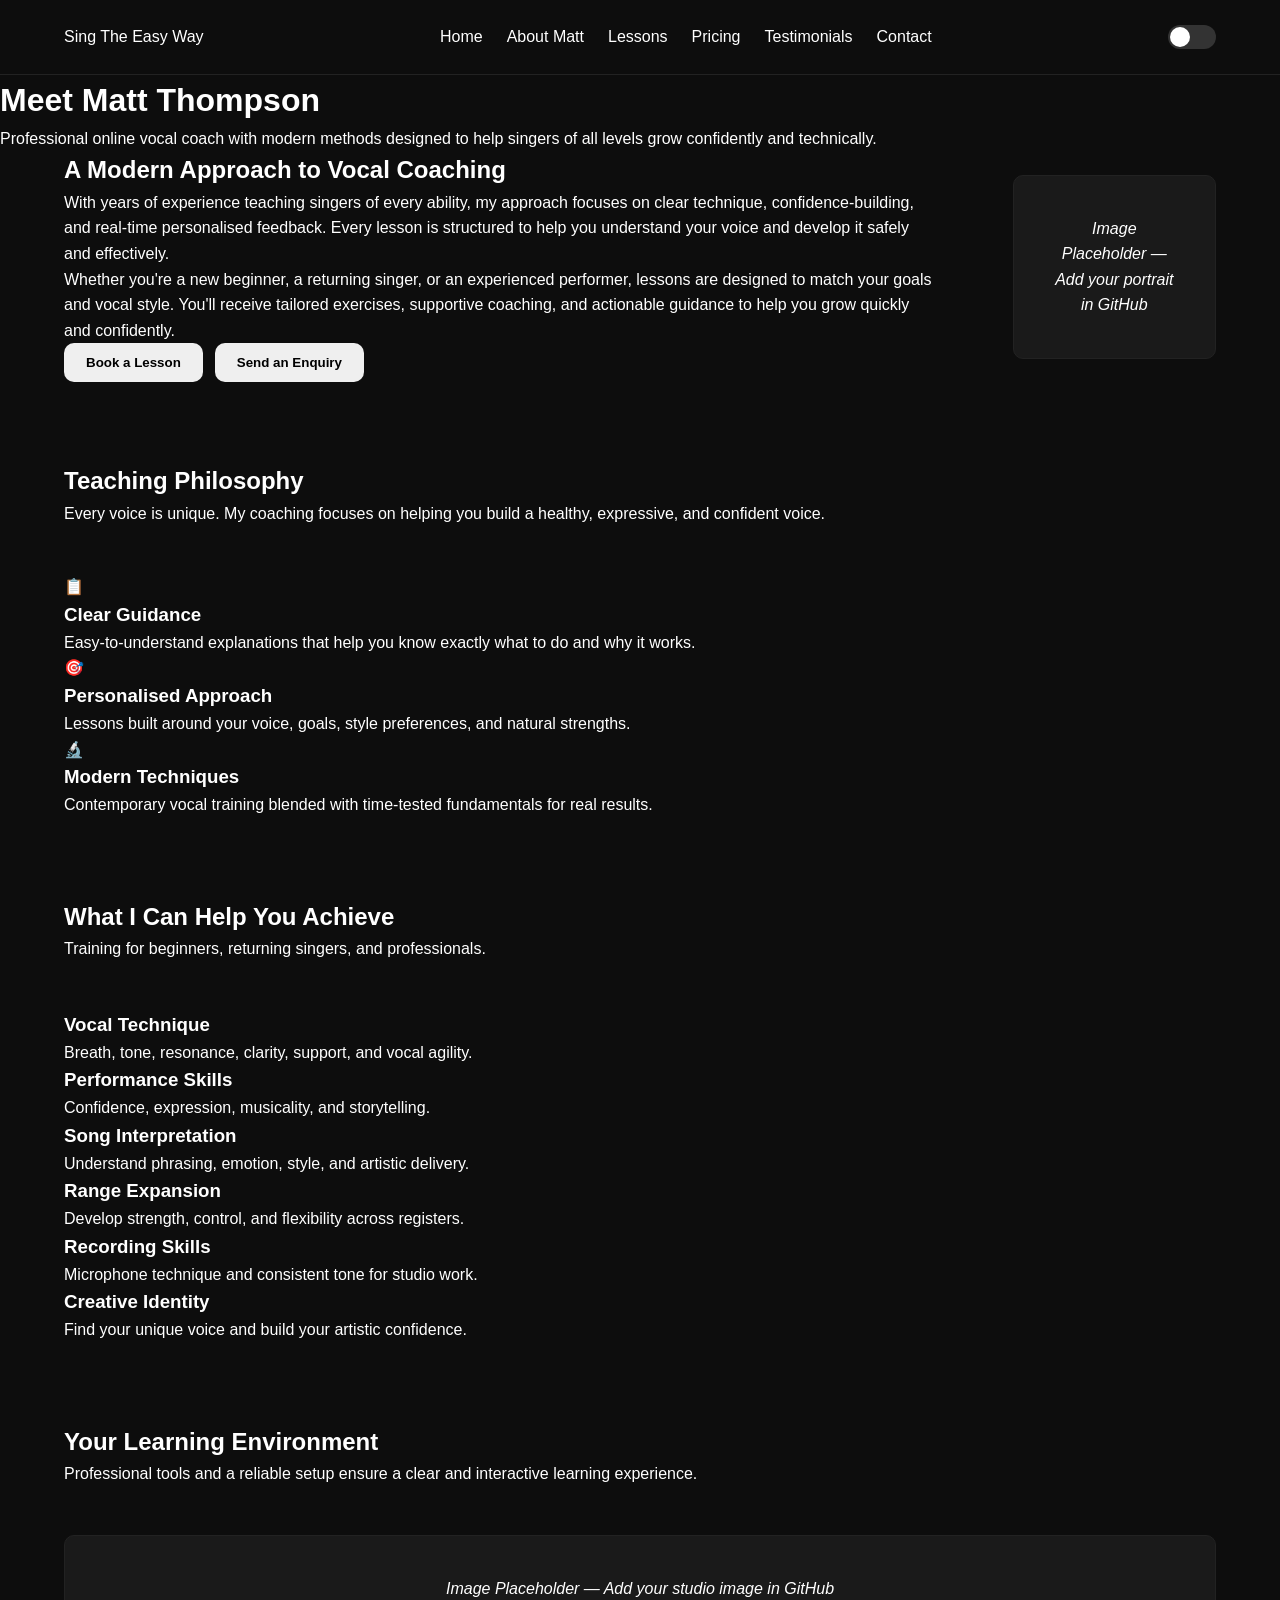
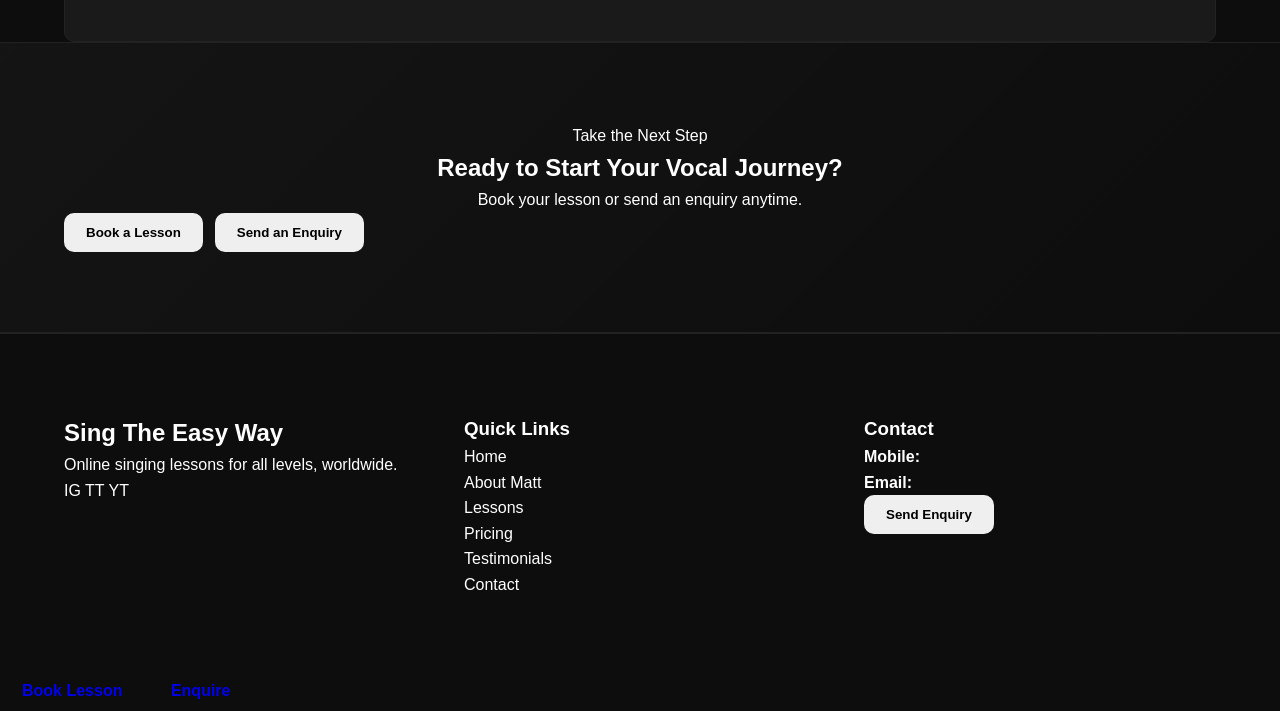
==== about.html @ ad93cb4d "Refactor about.html for improved structure and content" ====
<!DOCTYPE html>
<html lang="en">
<head>
    <meta charset="UTF-8" />
    <meta name="viewport" content="width=device-width, initial-scale=1.0" />
    <title>Meet Matt Thompson | Sing The Easy Way</title>
    <meta name="description" content="Learn more about Matt Thompson, a professional online vocal coach providing modern virtual singing lessons worldwide." />
    <link rel="stylesheet" href="assets/css/style.css">
    <link rel="stylesheet" href="assets/css/responsive.css">
</head>

<body class="dark-mode">

<nav>
    <div class="nav-container">
        <a href="index.html" class="logo">Sing The Easy Way</a>
        <ul>
            <li><a href="index.html">Home</a></li>
            <li><a href="about.html">About Matt</a></li>
            <li><a href="lessons.html">Lessons</a></li>
            <li><a href="pricing.html">Pricing</a></li>
            <li><a href="testimonials.html">Testimonials</a></li>
            <li><a href="contact.html">Contact</a></li>
        </ul>
        <div id="theme-toggle" class="theme-toggle">
            <div class="toggle-handle"></div>
        </div>
    </div>
</nav>

<header class="page-header">
    <div class="hero-bg"></div>
    <div class="page-header-content">
        <h1>Meet Matt Thompson</h1>
        <p>Professional online vocal coach with modern methods designed to help singers of all levels grow confidently and technically.</p>
    </div>
</header>

<main class="page-content">
    <div class="container">
        
        <div class="about-wrapper">
            <div>
                <h2>A Modern Approach to Vocal Coaching</h2>
                <p>With years of experience teaching singers of every ability, my approach focuses on clear technique, confidence-building, and real-time personalised feedback. Every lesson is structured to help you understand your voice and develop it safely and effectively.</p>
                
                <p>Whether you're a new beginner, a returning singer, or an experienced performer, lessons are designed to match your goals and vocal style. You'll receive tailored exercises, supportive coaching, and actionable guidance to help you grow quickly and confidently.</p>
                
                <div class="cta-block">
                    <button class="btn primary">Book a Lesson</button>
                    <button class="btn secondary">Send an Enquiry</button>
                </div>
            </div>
            
            <div>
                <div class="card-sharp text-center" style="padding:40px;">
                    <p style="color:var(--text-secondary);"><em>Image Placeholder — Add your portrait in GitHub</em></p>
                </div>
            </div>
        </div>
        
        <h2 style="margin-top: var(--space-xl);">Teaching Philosophy</h2>
        <p>Every voice is unique. My coaching focuses on helping you build a healthy, expressive, and confident voice.</p>
        
        <div class="steps" style="margin-top: var(--space-lg);">
            <div class="step">
                <div class="step-icon">📋</div>
                <h3>Clear Guidance</h3>
                <p>Easy-to-understand explanations that help you know exactly what to do and why it works.</p>
            </div>
            <div class="step">
                <div class="step-icon">🎯</div>
                <h3>Personalised Approach</h3>
                <p>Lessons built around your voice, goals, style preferences, and natural strengths.</p>
            </div>
            <div class="step">
                <div class="step-icon">🔬</div>
                <h3>Modern Techniques</h3>
                <p>Contemporary vocal training blended with time-tested fundamentals for real results.</p>
            </div>
        </div>
        
        <h2 style="margin-top: var(--space-xl);">What I Can Help You Achieve</h2>
        <p>Training for beginners, returning singers, and professionals.</p>
        
        <div class="steps" style="margin-top: var(--space-lg);">
            <div class="step">
                <h3>Vocal Technique</h3>
                <p>Breath, tone, resonance, clarity, support, and vocal agility.</p>
            </div>
            <div class="step">
                <h3>Performance Skills</h3>
                <p>Confidence, expression, musicality, and storytelling.</p>
            </div>
            <div class="step">
                <h3>Song Interpretation</h3>
                <p>Understand phrasing, emotion, style, and artistic delivery.</p>
            </div>
            <div class="step">
                <h3>Range Expansion</h3>
                <p>Develop strength, control, and flexibility across registers.</p>
            </div>
            <div class="step">
                <h3>Recording Skills</h3>
                <p>Microphone technique and consistent tone for studio work.</p>
            </div>
            <div class="step">
                <h3>Creative Identity</h3>
                <p>Find your unique voice and build your artistic confidence.</p>
            </div>
        </div>
        
        <h2 style="margin-top: var(--space-xl);">Your Learning Environment</h2>
        <p>Professional tools and a reliable setup ensure a clear and interactive learning experience.</p>
        
        <div class="card-sharp text-center" style="padding:40px; margin-top: var(--space-lg);">
            <p style="color:var(--text-secondary);"><em>Image Placeholder — Add your studio image in GitHub</em></p>
        </div>
        
    </div>
</main>

<section class="section-angled fade-in">
    <div class="container text-center">
        <span class="badge">Take the Next Step</span>
        <h2>Ready to Start Your Vocal Journey?</h2>
        <p>Book your lesson or send an enquiry anytime.</p>
        <div class="cta-block">
            <button class="btn primary">Book a Lesson</button>
            <button class="btn secondary">Send an Enquiry</button>
        </div>
    </div>
</section>

<footer>
    <div class="container">
        <div class="footer-grid">
            <div>
                <div class="footer-logo">Sing The Easy Way</div>
                <p>Online singing lessons for all levels, worldwide.</p>
                <div class="socials">
                    <span>IG</span>
                    <span>TT</span>
                    <span>YT</span>
                </div>
            </div>
            <div>
                <h3>Quick Links</h3>
                <ul>
                    <li><a href="index.html">Home</a></li>
                    <li><a href="about.html">About Matt</a></li>
                    <li><a href="lessons.html">Lessons</a></li>
                    <li><a href="pricing.html">Pricing</a></li>
                    <li><a href="testimonials.html">Testimonials</a></li>
                    <li><a href="contact.html">Contact</a></li>
                </ul>
            </div>
            <div>
                <h3>Contact</h3>
                <p><strong>Mobile:</strong> </p>
                <p><strong>Email:</strong> </p>
                <button class="btn secondary">Send Enquiry</button>
            </div>
        </div>
    </div>
</footer>

<div class="floating-cta">
    <a href="#book" class="btn primary">Book Lesson</a>
    <a href="#enquire" class="btn secondary">Enquire</a>
</div>

<script src="assets/js/theme-toggle.js"></script>
<script src="assets/js/cta.js"></script>
<script src="assets/js/main.js"></script>

</body>
</html>
---- assets/css/style.css ----
/* =======================================
   ROOT VARIABLES
======================================= */
:root {
    --background: #0d0d0d;
    --background-light: #ffffff;
    --text: #ffffff;
    --text-light: #111111;
    --text-dim: #bbbbbb;
    --accent: #2dd4ff;
    --accent-glow: rgba(45, 212, 255, 0.6);
    --card-bg: #1a1a1a;
    --card-bg-light: #f7f7f7;
    --border: #222222;
    --border-light: #dddddd;

    --space-xs: 6px;
    --space-sm: 12px;
    --space-md: 24px;
    --space-lg: 48px;
    --space-xl: 80px;

    --radius: 10px;
    --transition: 0.25s ease;
}

/* =======================================
   GLOBAL RESET
======================================= */
* {
    margin: 0;
    padding: 0;
    box-sizing: border-box;
}

html, body {
    height: 100%;
}

body {
    font-family: Inter, sans-serif;
    background: var(--background);
    color: var(--text);
    line-height: 1.6;
    transition: background var(--transition), color var(--transition);
}

/* LIGHT MODE */
body.light-mode {
    background: var(--background-light);
    color: var(--text-light);
}


/* =======================================
   CONTAINERS & SECTIONS
======================================= */
.container {
    width: 90%;
    max-width: 1200px;
    margin: auto;
}

.section {
    padding: var(--space-xl) 0;
}

.section-angled {
    padding: var(--space-xl) 0;
    background: linear-gradient(135deg, rgba(255,255,255,0.03), rgba(255,255,255,0.0));
    border-top: 1px solid var(--border);
    border-bottom: 1px solid var(--border);
}

body.light-mode .section-angled {
    background: linear-gradient(135deg, rgba(0,0,0,0.03), rgba(0,0,0,0.0));
    border-top: 1px solid var(--border-light);
    border-bottom: 1px solid var(--border-light);
}

.section-title {
    margin-bottom: var(--space-lg);
}

.section-title.text-center {
    text-align: center;
}

.section-title h1,
.section-title h2 {
    margin-bottom: var(--space-sm);
}

/* =======================================
   NAVIGATION
======================================= */
nav {
    width: 100%;
    padding: var(--space-md) 0;
    border-bottom: 1px solid var(--border);
}

body.light-mode nav {
    border-bottom: 1px solid var(--border-light);
}

.nav-container {
    width: 90%;
    max-width: 1200px;
    margin: auto;
    display: flex;
    justify-content: space-between;
    align-items: center;
}

nav ul {
    display: flex;
    gap: var(--space-md);
}

nav ul li {
    list-style: none;
}

nav a {
    color: var(--text);
    text-decoration: none;
    transition: color var(--transition);
}

nav a:hover,
nav a.active {
    color: var(--accent);
}

body.light-mode nav a {
    color: var(--text-light);
}

body.light-mode nav a:hover {
    color: var(--accent);
}

/* =======================================
   THEME TOGGLE SWITCH
======================================= */
.theme-toggle {
    width: 48px;
    height: 24px;
    border-radius: 20px;
    background: #333;
    position: relative;
    cursor: pointer;
}

body.light-mode .theme-toggle {
    background: #ccc;
}

.toggle-handle {
    width: 20px;
    height: 20px;
    background: var(--text);
    border-radius: 50%;
    position: absolute;
    top: 2px;
    left: 2px;
    transition: var(--transition);
}

body.light-mode .toggle-handle {
    left: 26px;
}

/* =======================================
   HERO SECTION
======================================= */
.hero {
     display: flex;
    justify-content: space-between;
    align-items: center;
    gap: var(--space-xl);
    padding: var(--space-xl) 5%;
    min-height: auto;
    max-width: 1200px;
    margin: 0 auto;
}

.hero-text {
    flex: 1;
}

.hero-text h1 {
    font-size: 3rem;
    margin-bottom: var(--space-md);
    line-height: 1.2;
}

.hero-text p {
    margin-bottom: var(--space-lg);
}

/* MISSING: img-banner styling */
.img-banner {
    width: 100%;
    max-width: 500px;
    border-radius: var(--radius);
    object-fit: cover;
}

/* =======================================
   CTA BUTTONS
======================================= */
.btn {
    padding: 12px 22px;
    border-radius: var(--radius);
    text-decoration: none;
    border: none;
    cursor: pointer;
    transition: var(--transition);
    font-weight: 600;
}

.btn.glow {
    background: var(--accent);
    color: #000;
    box-shadow: 0 0 10px var(--accent-glow);
}

.btn.glow:hover {
    box-shadow: 0 0 20px var(--accent);
}

.btn.enquiry-btn {
    background: transparent;
    border: 2px solid var(--accent);
    color: var(--accent);
}

.btn.enquiry-btn:hover {
    background: var(--accent);
    color: #000;
}

/* CTA block layout */
.cta-block {
    display: flex;
    gap: var(--space-sm);
    flex-wrap: wrap;
}

/* =======================================
   CARDS & GRIDS
======================================= */
.card-sharp {
    background: var(--card-bg);
    padding: var(--space-md);
    border-radius: var(--radius);
    border: 1px solid var(--border);
    transition: var(--transition);
}

.card-sharp:hover {
    border-color: var(--accent);
}

body.light-mode .card-sharp {
    background: var(--card-bg-light);
    border: 1px solid var(--border-light);
}

.grid-3 {
    display: grid;
    grid-template-columns: repeat(3, 1fr);
    gap: var(--space-md);
}

/* MISSING: pricing-grid layout */
.pricing-grid {
    display: grid;
    grid-template-columns: repeat(3, 1fr);
    gap: var(--space-lg);
}

/* Pricing card styles */
.pricing-card {
    background: var(--card-bg);
    border: 1px solid var(--border);
    border-radius: var(--radius);
    padding: var(--space-lg) var(--space-md);
    text-align: center;
    transition: var(--transition);
}

.pricing-card:hover {
    border-color: var(--accent);
}

body.light-mode .pricing-card {
    background: var(--card-bg-light);
    border-color: var(--border-light);
}

.pricing-card .price {
    font-size: 2rem;
    margin: var(--space-sm) 0;
}

.pricing-benefits {
    list-style: none;
    margin: var(--space-md) 0;
}

.pricing-benefits li {
    margin-bottom: var(--space-xs);
}

.badge-highlight {
    display: inline-block;
    padding: 4px 10px;
    background: var(--accent);
    color: #000;
    border-radius: 4px;
    font-weight: 700;
    margin-bottom: var(--space-sm);
}

/* Workflow */
.workflow-grid {
    display: grid;
    grid-template-columns: repeat(4, 1fr);
    gap: var(--space-md);
}

.workflow-step {
    text-align: center;
}

.workflow-step svg {
    margin-bottom: var(--space-sm);
}

/* Testimonials */
.testimonial-grid {
    display: grid;
    grid-template-columns: repeat(2, 1fr);
    gap: var(--space-md);
}

.testimonial-card {
    background: var(--card-bg);
    padding: var(--space-md);
    border-radius: var(--radius);
    border: 1px solid var(--border);
}

.testimonial-stars {
    color: var(--accent);
    font-size: 1.3rem;
    margin-bottom: var(--space-sm);
}

.testimonial-author {
    margin-top: var(--space-sm);
    font-weight: 600;
    color: var(--accent);
}

/* Payment options */
.payment-options {
    display: flex;
    gap: var(--space-md);
    justify-content: center;
    flex-wrap: wrap;
}

.payment-card {
    padding: var(--space-md);
    border-radius: var(--radius);
    background: var(--card-bg);
    border: 1px solid var(--border);
    width: 150px;
}

.payment-card img {
    margin-bottom: var(--space-sm);
}

/* =======================================
   ABOUT WRAPPER (split section)
======================================= */
.about-wrapper {
    display: flex;
    align-items: center;
    gap: var(--space-xl);
}

/* =======================================
   FOOTER
======================================= */
footer {
    padding: var(--space-xl) 0;
    border-top: 1px solid var(--border);
}

.footer-grid {
    display: grid;
    grid-template-columns: repeat(3, 1fr);
    gap: var(--space-lg);
}

.footer-logo {
    font-size: 1.5rem;
    font-weight: 700;
}

footer ul {
    list-style: none;
}

footer a {
    color: var(--text);
    text-decoration: none;
}

footer a:hover {
    color: var(--accent);
}

body.light-mode footer a {
    color: var(--text-light);
}

/* =======================================
   FLOATING CTAs
======================================= */
.floating-cta-container {
    position: fixed;
    bottom: 20px;
    right: 20px;
    display: flex;
    flex-direction: column;
    gap: var(--space-sm);
    z-index: 999;
}

.floating-cta-container a {
    text-decoration: none;
    padding: 10px 16px;
    background: var(--accent);
    color: #000;
    border-radius: var(--radius);
    font-weight: 700;
    box-shadow: 0 0 12px var(--accent-glow);
    transition: var(--transition);
}

.floating-cta-container a:hover {
    box-shadow: 0 0 20px var(--accent);
}

/* =======================================
   ANIMATIONS
======================================= */
.fade-in {
    animation: fadeIn 0.9s ease forwards;
    opacity: 0;
}

@keyframes fadeIn {
    from {
        opacity: 0;
        transform: translateY(20px);
    }
    to {
        opacity: 1;
        transform: translateY(0);
    }
}

/* =======================================
   UTILITIES
======================================= */
.text-center {
    text-align: center;
}
---- assets/css/responsive.css ----
/* =======================================
   RESPONSIVE STYLES
======================================= */

/* =======================================
   TABLETS (max-width: 1024px)
======================================= */
@media (max-width: 1024px) {

    .hero {
        flex-direction: column;
        text-align: center;
    }

    .hero-text h1 {
        font-size: 2.4rem;
    }

    .workflow-grid {
        grid-template-columns: repeat(2, 1fr);
    }

    .pricing-grid {
        grid-template-columns: repeat(2, 1fr);
        gap: 24px;
    }

    .testimonial-grid {
        grid-template-columns: 1fr;
    }

    .about-wrapper {
        flex-direction: column;
        text-align: center;
    }

    .payment-options {
        flex-wrap: wrap;
    }
}

/* =======================================
   MOBILE (max-width: 768px)
======================================= */
@media (max-width: 768px) {

    nav ul {
        display: none; /* You can add a mobile menu later if needed */
    }

    .hero-text h1 {
        font-size: 2rem;
    }

    .grid-3 {
        grid-template-columns: 1fr;
    }

    .workflow-grid {
        grid-template-columns: 1fr;
    }

    .pricing-grid {
        grid-template-columns: 1fr;
    }

    .about-wrapper {
        flex-direction: column;
        gap: 24px;
    }

    .footer-grid {
        grid-template-columns: 1fr;
        gap: 40px;
        text-align: center;
    }

    .floating-cta-container {
        right: 12px;
        bottom: 12px;
    }
}

/* =======================================
   MOBILE SMALL (max-width: 480px)
======================================= */
@media (max-width: 480px) {

    .hero-text h1 {
        font-size: 1.8rem;
    }

    .btn {
        padding: 10px 16px;
    }

    .pricing-card .price {
        font-size: 1.6rem;
    }

    .payment-card {
        width: 100%;
    }
}
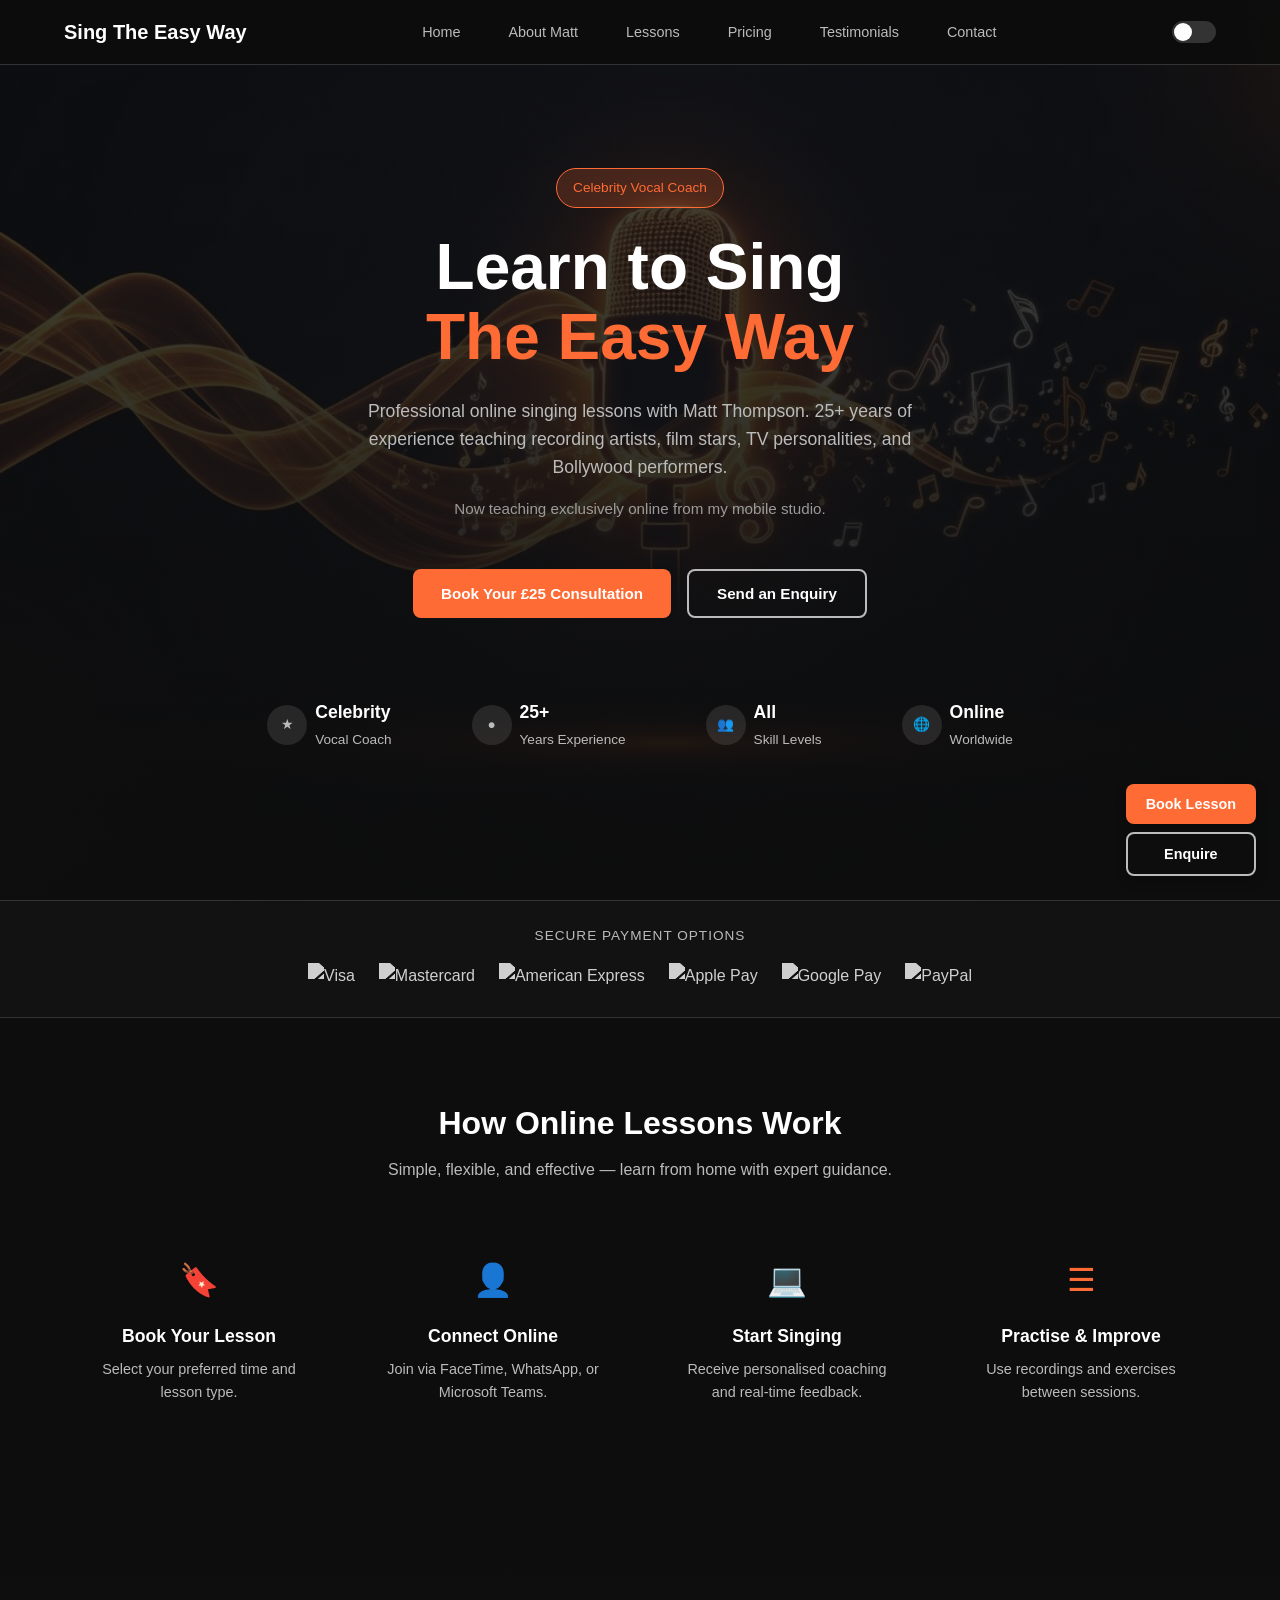
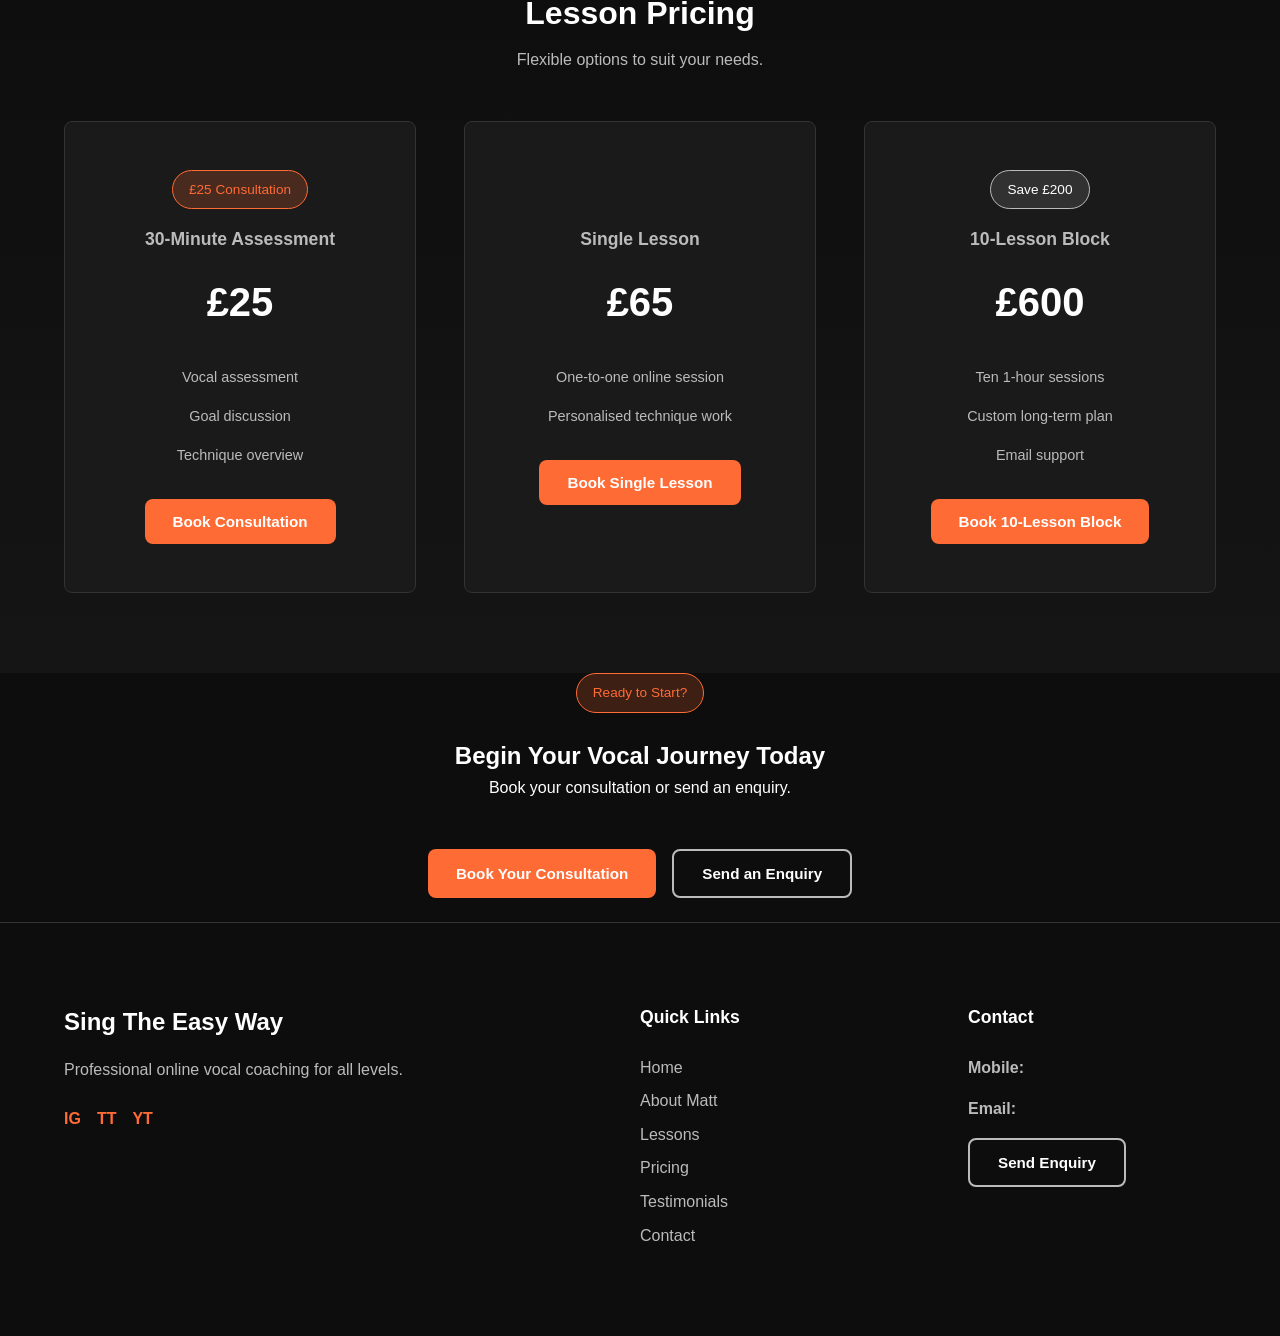
==== commit 7a26bc65: "Update title and description in about.html" ====
--- a/about.html
+++ b/about.html
@@ -3,8 +3,8 @@
 <head>
     <meta charset="UTF-8" />
     <meta name="viewport" content="width=device-width, initial-scale=1.0" />
-    <title>Meet Matt Thompson | Sing The Easy Way</title>
-    <meta name="description" content="Learn more about Matt Thompson, a professional online vocal coach providing modern virtual singing lessons worldwide." />
+    <title>Sing The Easy Way | Online Singing Lessons</title>
+    <meta name="description" content="Professional online singing lessons with Matt Thompson. 25+ years experience teaching celebrities, film stars, and Bollywood performers." />
     <link rel="stylesheet" href="assets/css/style.css">
     <link rel="stylesheet" href="assets/css/responsive.css">
 </head>
@@ -28,106 +28,146 @@
     </div>
 </nav>
 
-<header class="page-header">
+<header class="hero">
     <div class="hero-bg"></div>
-    <div class="page-header-content">
-        <h1>Meet Matt Thompson</h1>
-        <p>Professional online vocal coach with modern methods designed to help singers of all levels grow confidently and technically.</p>
+    <div class="hero-content">
+        <span class="badge">Celebrity Vocal Coach</span>
+        <h1>Learn to Sing<br><span class="accent">The Easy Way</span></h1>
+        <p>Professional online singing lessons with Matt Thompson. 25+ years of experience teaching recording artists, film stars, TV personalities, and Bollywood performers.</p>
+        <p class="sub-text">Now teaching exclusively online from my mobile studio.</p>
+        
+        <div class="cta-block">
+            <button class="btn primary" id="heroBookBtn">Book Your £25 Consultation</button>
+            <button class="btn secondary" id="heroEnquiryBtn">Send an Enquiry</button>
+        </div>
+        
+        <div class="stats">
+            <div class="stat">
+                <span class="stat-icon">★</span>
+                <div>
+                    <strong>Celebrity</strong>
+                    <span>Vocal Coach</span>
+                </div>
+            </div>
+            <div class="stat">
+                <span class="stat-icon">●</span>
+                <div>
+                    <strong>25+</strong>
+                    <span>Years Experience</span>
+                </div>
+            </div>
+            <div class="stat">
+                <span class="stat-icon">👥</span>
+                <div>
+                    <strong>All</strong>
+                    <span>Skill Levels</span>
+                </div>
+            </div>
+            <div class="stat">
+                <span class="stat-icon">🌐</span>
+                <div>
+                    <strong>Online</strong>
+                    <span>Worldwide</span>
+                </div>
+            </div>
+        </div>
     </div>
 </header>
 
-<main class="page-content">
-    <div class="container">
-        
-        <div class="about-wrapper">
-            <div>
-                <h2>A Modern Approach to Vocal Coaching</h2>
-                <p>With years of experience teaching singers of every ability, my approach focuses on clear technique, confidence-building, and real-time personalised feedback. Every lesson is structured to help you understand your voice and develop it safely and effectively.</p>
-                
-                <p>Whether you're a new beginner, a returning singer, or an experienced performer, lessons are designed to match your goals and vocal style. You'll receive tailored exercises, supportive coaching, and actionable guidance to help you grow quickly and confidently.</p>
-                
-                <div class="cta-block">
-                    <button class="btn primary">Book a Lesson</button>
-                    <button class="btn secondary">Send an Enquiry</button>
-                </div>
-            </div>
-            
-            <div>
-                <div class="card-sharp text-center" style="padding:40px;">
-                    <p style="color:var(--text-secondary);"><em>Image Placeholder — Add your portrait in GitHub</em></p>
-                </div>
-            </div>
-        </div>
-        
-        <h2 style="margin-top: var(--space-xl);">Teaching Philosophy</h2>
-        <p>Every voice is unique. My coaching focuses on helping you build a healthy, expressive, and confident voice.</p>
-        
-        <div class="steps" style="margin-top: var(--space-lg);">
-            <div class="step">
-                <div class="step-icon">📋</div>
-                <h3>Clear Guidance</h3>
-                <p>Easy-to-understand explanations that help you know exactly what to do and why it works.</p>
-            </div>
-            <div class="step">
-                <div class="step-icon">🎯</div>
-                <h3>Personalised Approach</h3>
-                <p>Lessons built around your voice, goals, style preferences, and natural strengths.</p>
-            </div>
-            <div class="step">
-                <div class="step-icon">🔬</div>
-                <h3>Modern Techniques</h3>
-                <p>Contemporary vocal training blended with time-tested fundamentals for real results.</p>
-            </div>
-        </div>
-        
-        <h2 style="margin-top: var(--space-xl);">What I Can Help You Achieve</h2>
-        <p>Training for beginners, returning singers, and professionals.</p>
-        
-        <div class="steps" style="margin-top: var(--space-lg);">
-            <div class="step">
-                <h3>Vocal Technique</h3>
-                <p>Breath, tone, resonance, clarity, support, and vocal agility.</p>
-            </div>
-            <div class="step">
-                <h3>Performance Skills</h3>
-                <p>Confidence, expression, musicality, and storytelling.</p>
-            </div>
-            <div class="step">
-                <h3>Song Interpretation</h3>
-                <p>Understand phrasing, emotion, style, and artistic delivery.</p>
-            </div>
-            <div class="step">
-                <h3>Range Expansion</h3>
-                <p>Develop strength, control, and flexibility across registers.</p>
-            </div>
-            <div class="step">
-                <h3>Recording Skills</h3>
-                <p>Microphone technique and consistent tone for studio work.</p>
-            </div>
-            <div class="step">
-                <h3>Creative Identity</h3>
-                <p>Find your unique voice and build your artistic confidence.</p>
-            </div>
-        </div>
-        
-        <h2 style="margin-top: var(--space-xl);">Your Learning Environment</h2>
-        <p>Professional tools and a reliable setup ensure a clear and interactive learning experience.</p>
-        
-        <div class="card-sharp text-center" style="padding:40px; margin-top: var(--space-lg);">
-            <p style="color:var(--text-secondary);"><em>Image Placeholder — Add your studio image in GitHub</em></p>
-        </div>
-        
-    </div>
-</main>
+<section class="payment-methods">
+    <div class="container">
+        <p class="payment-label">Secure payment options</p>
+        <div class="payment-logos">
+            <img src="assets/images/payment-visa.svg" alt="Visa">
+            <img src="assets/images/payment-mastercard.svg" alt="Mastercard">
+            <img src="assets/images/payment-amex.svg" alt="American Express">
+            <img src="assets/images/payment-applepay.svg" alt="Apple Pay">
+            <img src="assets/images/payment-googlepay.svg" alt="Google Pay">
+            <img src="assets/images/payment-paypal.svg" alt="PayPal">
+        </div>
+    </div>
+</section>
+
+<section class="how-it-works">
+    <div class="container">
+        <h2>How Online Lessons Work</h2>
+        <p class="section-subtitle">Simple, flexible, and effective — learn from home with expert guidance.</p>
+        
+        <div class="steps">
+            <div class="step">
+                <div class="step-icon">🔖</div>
+                <h3>Book Your Lesson</h3>
+                <p>Select your preferred time and lesson type.</p>
+            </div>
+            <div class="step">
+                <div class="step-icon">👤</div>
+                <h3>Connect Online</h3>
+                <p>Join via FaceTime, WhatsApp, or Microsoft Teams.</p>
+            </div>
+            <div class="step">
+                <div class="step-icon">💻</div>
+                <h3>Start Singing</h3>
+                <p>Receive personalised coaching and real-time feedback.</p>
+            </div>
+            <div class="step">
+                <div class="step-icon">☰</div>
+                <h3>Practise & Improve</h3>
+                <p>Use recordings and exercises between sessions.</p>
+            </div>
+        </div>
+    </div>
+</section>
+
+<section class="pricing">
+    <div class="container">
+        <h2>Lesson Pricing</h2>
+        <p class="section-subtitle">Flexible options to suit your needs.</p>
+        
+        <div class="pricing-grid">
+            <div class="pricing-card">
+                <span class="badge">£25 Consultation</span>
+                <h3>30-Minute Assessment</h3>
+                <p class="price">£25</p>
+                <ul>
+                    <li>Vocal assessment</li>
+                    <li>Goal discussion</li>
+                    <li>Technique overview</li>
+                </ul>
+                <button class="btn primary book-btn">Book Consultation</button>
+            </div>
+            <div class="pricing-card">
+                <span class="badge" style="visibility: hidden;">Single</span>
+                <h3>Single Lesson</h3>
+                <p class="price">£65</p>
+                <ul>
+                    <li>One-to-one online session</li>
+                    <li>Personalised technique work</li>
+                </ul>
+                <button class="btn primary book-btn">Book Single Lesson</button>
+            </div>
+            <div class="pricing-card">
+                <span class="badge save">Save £200</span>
+                <h3>10-Lesson Block</h3>
+                <p class="price">£600</p>
+                <ul>
+                    <li>Ten 1-hour sessions</li>
+                    <li>Custom long-term plan</li>
+                    <li>Email support</li>
+                </ul>
+                <button class="btn primary book-btn">Book 10-Lesson Block</button>
+            </div>
+        </div>
+    </div>
+</section>
 
 <section class="section-angled fade-in">
     <div class="container text-center">
-        <span class="badge">Take the Next Step</span>
-        <h2>Ready to Start Your Vocal Journey?</h2>
-        <p>Book your lesson or send an enquiry anytime.</p>
+        <span class="badge">Ready to Start?</span>
+        <h2>Begin Your Vocal Journey Today</h2>
+        <p>Book your consultation or send an enquiry.</p>
         <div class="cta-block">
-            <button class="btn primary">Book a Lesson</button>
-            <button class="btn secondary">Send an Enquiry</button>
+            <button class="btn primary" id="ctaBookBtn">Book Your Consultation</button>
+            <button class="btn secondary" id="ctaEnquiryBtn">Send an Enquiry</button>
         </div>
     </div>
 </section>
@@ -137,7 +177,7 @@
         <div class="footer-grid">
             <div>
                 <div class="footer-logo">Sing The Easy Way</div>
-                <p>Online singing lessons for all levels, worldwide.</p>
+                <p>Professional online vocal coaching for all levels.</p>
                 <div class="socials">
                     <span>IG</span>
                     <span>TT</span>
@@ -159,16 +199,50 @@
                 <h3>Contact</h3>
                 <p><strong>Mobile:</strong> </p>
                 <p><strong>Email:</strong> </p>
-                <button class="btn secondary">Send Enquiry</button>
+                <button class="btn secondary enquiry-btn">Send Enquiry</button>
             </div>
         </div>
     </div>
 </footer>
 
 <div class="floating-cta">
-    <a href="#book" class="btn primary">Book Lesson</a>
-    <a href="#enquire" class="btn secondary">Enquire</a>
+    <button class="btn primary" id="floatBookBtn">Book Lesson</button>
+    <button class="btn secondary" id="floatEnquiryBtn">Enquire</button>
 </div>
+
+<!-- SimplyBook.me Widget -->
+<script src="//widget.simplybook.me/v2/widget/widget.js" type="text/javascript"></script>
+<script type="text/javascript">
+    var sbWidget = new SimplybookWidget({
+        "widget_type": "button",
+        "url": "https://singtheeasyway.simplybook.me",
+        "theme": "default",
+        "theme_settings": {
+            "timeline_hide_unavailable": "1",
+            "hide_past_days": "0",
+            "timeline_show_end_time": "0",
+            "timeline_modern_display": "as_slots",
+            "sb_base_color": "#ff6b35",
+            "display_item_mode": "block",
+            "booking_nav_bg_color": "#ff6b35",
+            "body_bg_color": "#f2f2f2",
+            "dark_font_color": "#474747",
+            "light_font_color": "#f5fcff",
+            "btn_color_1": "#ff6b35",
+            "sb_company_label_color": "#552f34",
+            "hide_img_mode": "1",
+            "show_sidebar": "1"
+        },
+        "timeline": "modern",
+        "datepicker": "top_calendar",
+        "is_rtl": false,
+        "app_config": {
+            "clear_session": 0,
+            "allow_switch_to_ada": 0,
+            "predefined": []
+        }
+    });
+</script>
 
 <script src="assets/js/theme-toggle.js"></script>
 <script src="assets/js/cta.js"></script>
--- a/assets/css/style.css
+++ b/assets/css/style.css
@@ -2,26 +2,22 @@
    ROOT VARIABLES
 ======================================= */
 :root {
-    --background: #0d0d0d;
-    --background-light: #ffffff;
-    --text: #ffffff;
-    --text-light: #111111;
-    --text-dim: #bbbbbb;
-    --accent: #2dd4ff;
-    --accent-glow: rgba(45, 212, 255, 0.6);
-    --card-bg: #1a1a1a;
-    --card-bg-light: #f7f7f7;
-    --border: #222222;
-    --border-light: #dddddd;
-
-    --space-xs: 6px;
-    --space-sm: 12px;
+    --bg-dark: #0d0d0d;
+    --bg-card: #1a1a1a;
+    --text-primary: #ffffff;
+    --text-secondary: #bbbbbb;
+    --accent: #ff6b35;
+    --accent-hover: #ff8555;
+    --border: #333333;
+    
+    --space-xs: 8px;
+    --space-sm: 16px;
     --space-md: 24px;
     --space-lg: 48px;
     --space-xl: 80px;
-
-    --radius: 10px;
-    --transition: 0.25s ease;
+    
+    --radius: 8px;
+    --transition: 0.3s ease;
 }
 
 /* =======================================
@@ -38,129 +34,77 @@
 }
 
 body {
-    font-family: Inter, sans-serif;
-    background: var(--background);
-    color: var(--text);
+    font-family: -apple-system, BlinkMacSystemFont, 'Segoe UI', Roboto, sans-serif;
+    background: var(--bg-dark);
+    color: var(--text-primary);
     line-height: 1.6;
-    transition: background var(--transition), color var(--transition);
-}
-
-/* LIGHT MODE */
-body.light-mode {
-    background: var(--background-light);
-    color: var(--text-light);
-}
-
-
-/* =======================================
-   CONTAINERS & SECTIONS
-======================================= */
+}
+
 .container {
-    width: 90%;
     max-width: 1200px;
-    margin: auto;
-}
-
-.section {
-    padding: var(--space-xl) 0;
-}
-
-.section-angled {
-    padding: var(--space-xl) 0;
-    background: linear-gradient(135deg, rgba(255,255,255,0.03), rgba(255,255,255,0.0));
-    border-top: 1px solid var(--border);
+    margin: 0 auto;
+    padding: 0 var(--space-md);
+}
+
+/* =======================================
+   NAVIGATION
+======================================= */
+nav {
+    background: rgba(13, 13, 13, 0.95);
+    backdrop-filter: blur(10px);
+    position: fixed;
+    width: 100%;
+    top: 0;
+    z-index: 1000;
     border-bottom: 1px solid var(--border);
 }
 
-body.light-mode .section-angled {
-    background: linear-gradient(135deg, rgba(0,0,0,0.03), rgba(0,0,0,0.0));
-    border-top: 1px solid var(--border-light);
-    border-bottom: 1px solid var(--border-light);
-}
-
-.section-title {
-    margin-bottom: var(--space-lg);
-}
-
-.section-title.text-center {
-    text-align: center;
-}
-
-.section-title h1,
-.section-title h2 {
-    margin-bottom: var(--space-sm);
-}
-
-/* =======================================
-   NAVIGATION
-======================================= */
-nav {
-    width: 100%;
-    padding: var(--space-md) 0;
-    border-bottom: 1px solid var(--border);
-}
-
-body.light-mode nav {
-    border-bottom: 1px solid var(--border-light);
-}
-
 .nav-container {
-    width: 90%;
     max-width: 1200px;
-    margin: auto;
+    margin: 0 auto;
+    padding: var(--space-sm) var(--space-md);
     display: flex;
     justify-content: space-between;
     align-items: center;
 }
 
+.logo {
+    font-size: 1.25rem;
+    font-weight: 700;
+    color: var(--text-primary);
+    text-decoration: none;
+}
+
 nav ul {
     display: flex;
-    gap: var(--space-md);
-}
-
-nav ul li {
+    gap: var(--space-lg);
     list-style: none;
 }
 
 nav a {
-    color: var(--text);
+    color: var(--text-secondary);
     text-decoration: none;
+    font-size: 0.9rem;
     transition: color var(--transition);
 }
 
-nav a:hover,
-nav a.active {
-    color: var(--accent);
-}
-
-body.light-mode nav a {
-    color: var(--text-light);
-}
-
-body.light-mode nav a:hover {
-    color: var(--accent);
-}
-
-/* =======================================
-   THEME TOGGLE SWITCH
-======================================= */
+nav a:hover {
+    color: var(--text-primary);
+}
+
 .theme-toggle {
-    width: 48px;
-    height: 24px;
+    width: 44px;
+    height: 22px;
+    background: var(--border);
     border-radius: 20px;
-    background: #333;
     position: relative;
     cursor: pointer;
 }
 
-body.light-mode .theme-toggle {
-    background: #ccc;
-}
-
 .toggle-handle {
-    width: 20px;
-    height: 20px;
-    background: var(--text);
+    width: 18px;
+    height: 18px;
+    background: var(--text-primary);
     border-radius: 50%;
     position: absolute;
     top: 2px;
@@ -168,123 +112,287 @@
     transition: var(--transition);
 }
 
-body.light-mode .toggle-handle {
-    left: 26px;
-}
-
-/* =======================================
-   HERO SECTION
+/* =======================================
+   HERO SECTION (Homepage)
 ======================================= */
 .hero {
-     display: flex;
-    justify-content: space-between;
+    min-height: 100vh;
+    position: relative;
+    display: flex;
     align-items: center;
-    gap: var(--space-xl);
-    padding: var(--space-xl) 5%;
-    min-height: auto;
-    max-width: 1200px;
-    margin: 0 auto;
-}
-
-.hero-text {
-    flex: 1;
-}
-
-.hero-text h1 {
-    font-size: 3rem;
+    justify-content: center;
+    text-align: center;
+    padding: var(--space-xl) var(--space-md);
+    padding-top: 100px;
+}
+
+.hero-bg {
+    position: absolute;
+    top: 0;
+    left: 0;
+    width: 100%;
+    height: 100%;
+    background-image: url('../images/hero-waveform.jpg');
+    background-size: cover;
+    background-position: center;
+    opacity: 0.4;
+    z-index: 0;
+}
+
+.hero::before {
+    content: '';
+    position: absolute;
+    top: 0;
+    left: 0;
+    width: 100%;
+    height: 100%;
+    background: linear-gradient(to bottom, rgba(13,13,13,0.3), rgba(13,13,13,0.9));
+    z-index: 1;
+}
+
+.hero-content {
+    position: relative;
+    z-index: 2;
+    max-width: 800px;
+}
+
+.badge {
+    display: inline-block;
+    padding: var(--space-xs) var(--space-sm);
+    background: rgba(255, 107, 53, 0.2);
+    border: 1px solid var(--accent);
+    color: var(--accent);
+    border-radius: 20px;
+    font-size: 0.85rem;
     margin-bottom: var(--space-md);
-    line-height: 1.2;
-}
-
-.hero-text p {
-    margin-bottom: var(--space-lg);
-}
-
-/* MISSING: img-banner styling */
-.img-banner {
-    width: 100%;
-    max-width: 500px;
+}
+
+.hero h1 {
+    font-size: 4rem;
+    font-weight: 700;
+    line-height: 1.1;
+    margin-bottom: var(--space-md);
+}
+
+.hero h1 .accent {
+    color: var(--accent);
+}
+
+.hero p {
+    color: var(--text-secondary);
+    font-size: 1.1rem;
+    max-width: 600px;
+    margin: 0 auto var(--space-sm);
+}
+
+.sub-text {
+    font-size: 0.95rem !important;
+    opacity: 0.8;
+}
+
+/* =======================================
+   BUTTONS
+======================================= */
+.cta-block {
+    display: flex;
+    gap: var(--space-sm);
+    justify-content: center;
+    margin: var(--space-lg) 0 var(--space-md);
+    flex-wrap: wrap;
+}
+
+.btn {
+    padding: 14px 28px;
     border-radius: var(--radius);
-    object-fit: cover;
-}
-
-/* =======================================
-   CTA BUTTONS
-======================================= */
-.btn {
-    padding: 12px 22px;
-    border-radius: var(--radius);
-    text-decoration: none;
-    border: none;
+    font-weight: 600;
     cursor: pointer;
     transition: var(--transition);
-    font-weight: 600;
-}
-
-.btn.glow {
+    border: none;
+    font-size: 0.95rem;
+    text-decoration: none;
+    display: inline-block;
+}
+
+.btn.primary {
     background: var(--accent);
-    color: #000;
-    box-shadow: 0 0 10px var(--accent-glow);
-}
-
-.btn.glow:hover {
-    box-shadow: 0 0 20px var(--accent);
-}
-
-.btn.enquiry-btn {
+    color: white;
+}
+
+.btn.primary:hover {
+    background: var(--accent-hover);
+    transform: translateY(-2px);
+}
+
+.btn.secondary {
     background: transparent;
-    border: 2px solid var(--accent);
+    border: 2px solid var(--text-secondary);
+    color: var(--text-primary);
+}
+
+.btn.secondary:hover {
+    border-color: var(--text-primary);
+    background: rgba(255,255,255,0.1);
+}
+
+.enquiry-link {
+    margin-top: var(--space-md);
+    font-size: 0.9rem !important;
+}
+
+.enquiry-link a {
     color: var(--accent);
-}
-
-.btn.enquiry-btn:hover {
-    background: var(--accent);
-    color: #000;
-}
-
-/* CTA block layout */
-.cta-block {
-    display: flex;
-    gap: var(--space-sm);
+    text-decoration: none;
+}
+
+/* =======================================
+   STATS
+======================================= */
+.stats {
+    display: flex;
+    justify-content: center;
+    gap: var(--space-xl);
+    margin-top: var(--space-xl);
     flex-wrap: wrap;
 }
 
-/* =======================================
-   CARDS & GRIDS
-======================================= */
-.card-sharp {
-    background: var(--card-bg);
+.stat {
+    display: flex;
+    align-items: center;
+    gap: var(--space-xs);
+    text-align: left;
+}
+
+.stat-icon {
+    width: 40px;
+    height: 40px;
+    background: rgba(255,255,255,0.1);
+    border-radius: 50%;
+    display: flex;
+    align-items: center;
+    justify-content: center;
+    font-size: 1.2rem;
+}
+
+.stat strong {
+    display: block;
+    color: var(--text-primary);
+    font-size: 1.1rem;
+}
+
+.stat span {
+    color: var(--text-secondary);
+    font-size: 0.85rem;
+}
+
+/* =======================================
+   PAYMENT METHODS SECTION
+======================================= */
+.payment-methods {
+    padding: var(--space-md) 0;
+    border-top: 1px solid var(--border);
+    border-bottom: 1px solid var(--border);
+    text-align: center;
+    background: rgba(255,255,255,0.02);
+}
+
+.payment-label {
+    color: var(--text-secondary);
+    font-size: 0.85rem;
+    margin-bottom: var(--space-sm);
+    text-transform: uppercase;
+    letter-spacing: 1px;
+}
+
+.payment-logos {
+    display: flex;
+    justify-content: center;
+    align-items: center;
+    gap: var(--space-md);
+    flex-wrap: wrap;
+}
+
+.payment-logos img {
+    height: 30px;
+    opacity: 0.8;
+    transition: opacity var(--transition);
+    filter: brightness(0) invert(1);
+}
+
+.payment-logos img:hover {
+    opacity: 1;
+}
+
+/* =======================================
+   HOW IT WORKS
+======================================= */
+.how-it-works {
+    padding: var(--space-xl) 0;
+    background: var(--bg-dark);
+}
+
+.how-it-works h2 {
+    text-align: center;
+    font-size: 2rem;
+    margin-bottom: var(--space-xs);
+}
+
+.section-subtitle {
+    text-align: center;
+    color: var(--text-secondary);
+    margin-bottom: var(--space-lg);
+}
+
+.steps {
+    display: grid;
+    grid-template-columns: repeat(4, 1fr);
+    gap: var(--space-md);
+    margin-top: var(--space-lg);
+}
+
+.step {
+    text-align: center;
     padding: var(--space-md);
-    border-radius: var(--radius);
-    border: 1px solid var(--border);
-    transition: var(--transition);
-}
-
-.card-sharp:hover {
-    border-color: var(--accent);
-}
-
-body.light-mode .card-sharp {
-    background: var(--card-bg-light);
-    border: 1px solid var(--border-light);
-}
-
-.grid-3 {
-    display: grid;
-    grid-template-columns: repeat(3, 1fr);
-    gap: var(--space-md);
-}
-
-/* MISSING: pricing-grid layout */
+}
+
+.step-icon {
+    font-size: 2rem;
+    margin-bottom: var(--space-sm);
+    color: var(--accent);
+}
+
+.step h3 {
+    font-size: 1.1rem;
+    margin-bottom: var(--space-xs);
+}
+
+.step p {
+    color: var(--text-secondary);
+    font-size: 0.9rem;
+}
+
+/* =======================================
+   PRICING
+======================================= */
+.pricing {
+    padding: var(--space-xl) 0;
+    background: linear-gradient(to bottom, var(--bg-dark), #151515);
+}
+
+.pricing h2 {
+    text-align: center;
+    font-size: 2rem;
+    margin-bottom: var(--space-xs);
+}
+
 .pricing-grid {
     display: grid;
     grid-template-columns: repeat(3, 1fr);
     gap: var(--space-lg);
-}
-
-/* Pricing card styles */
+    margin-top: var(--space-lg);
+}
+
 .pricing-card {
-    background: var(--card-bg);
+    background: var(--bg-card);
     border: 1px solid var(--border);
     border-radius: var(--radius);
     padding: var(--space-lg) var(--space-md);
@@ -294,105 +402,111 @@
 
 .pricing-card:hover {
     border-color: var(--accent);
-}
-
-body.light-mode .pricing-card {
-    background: var(--card-bg-light);
-    border-color: var(--border-light);
-}
-
-.pricing-card .price {
-    font-size: 2rem;
+    transform: translateY(-4px);
+}
+
+.pricing-card .badge {
+    margin-bottom: var(--space-sm);
+}
+
+.pricing-card .badge.save {
+    background: rgba(255,255,255,0.1);
+    border-color: var(--text-secondary);
+    color: var(--text-primary);
+}
+
+.pricing-card h3 {
+    font-size: 1.1rem;
+    margin-bottom: var(--space-xs);
+    color: var(--text-secondary);
+}
+
+.price {
+    font-size: 2.5rem;
+    font-weight: 700;
+    color: var(--text-primary);
     margin: var(--space-sm) 0;
 }
 
-.pricing-benefits {
+.pricing-card ul {
     list-style: none;
     margin: var(--space-md) 0;
 }
 
-.pricing-benefits li {
-    margin-bottom: var(--space-xs);
-}
-
-.badge-highlight {
-    display: inline-block;
-    padding: 4px 10px;
-    background: var(--accent);
-    color: #000;
-    border-radius: 4px;
+.pricing-card li {
+    color: var(--text-secondary);
+    padding: var(--space-xs) 0;
+    font-size: 0.9rem;
+}
+
+/* =======================================
+   PAGE HEADER (Interior Pages)
+======================================= */
+.page-header {
+    position: relative;
+    padding: 140px 0 60px;
+    text-align: center;
+    margin-bottom: var(--space-lg);
+}
+
+.page-header::before {
+    content: '';
+    position: absolute;
+    top: 0;
+    left: 0;
+    width: 100%;
+    height: 100%;
+    background: linear-gradient(to bottom, rgba(13,13,13,0.4), rgba(13,13,13,0.95));
+    z-index: 1;
+}
+
+.page-header .hero-bg {
+    opacity: 0.3;
+    position: absolute;
+    top: 0;
+    left: 0;
+    width: 100%;
+    height: 100%;
+    background-image: url('../images/hero-waveform.jpg');
+    background-size: cover;
+    background-position: center;
+    z-index: 0;
+}
+
+.page-header-content {
+    position: relative;
+    z-index: 2;
+}
+
+.page-header h1 {
+    font-size: 3rem;
     font-weight: 700;
     margin-bottom: var(--space-sm);
 }
 
-/* Workflow */
-.workflow-grid {
-    display: grid;
-    grid-template-columns: repeat(4, 1fr);
-    gap: var(--space-md);
-}
-
-.workflow-step {
-    text-align: center;
-}
-
-.workflow-step svg {
-    margin-bottom: var(--space-sm);
-}
-
-/* Testimonials */
-.testimonial-grid {
-    display: grid;
-    grid-template-columns: repeat(2, 1fr);
-    gap: var(--space-md);
-}
-
-.testimonial-card {
-    background: var(--card-bg);
-    padding: var(--space-md);
-    border-radius: var(--radius);
-    border: 1px solid var(--border);
-}
-
-.testimonial-stars {
-    color: var(--accent);
-    font-size: 1.3rem;
-    margin-bottom: var(--space-sm);
-}
-
-.testimonial-author {
-    margin-top: var(--space-sm);
-    font-weight: 600;
-    color: var(--accent);
-}
-
-/* Payment options */
-.payment-options {
-    display: flex;
-    gap: var(--space-md);
-    justify-content: center;
-    flex-wrap: wrap;
-}
-
-.payment-card {
-    padding: var(--space-md);
-    border-radius: var(--radius);
-    background: var(--card-bg);
-    border: 1px solid var(--border);
-    width: 150px;
-}
-
-.payment-card img {
-    margin-bottom: var(--space-sm);
-}
-
-/* =======================================
-   ABOUT WRAPPER (split section)
-======================================= */
-.about-wrapper {
-    display: flex;
-    align-items: center;
-    gap: var(--space-xl);
+.page-header p {
+    color: var(--text-secondary);
+    font-size: 1.1rem;
+}
+
+/* =======================================
+   PAGE CONTENT
+======================================= */
+.page-content {
+    padding: var(--space-lg) 0 var(--space-xl);
+    min-height: 50vh;
+}
+
+.page-content h2 {
+    font-size: 2rem;
+    margin-bottom: var(--space-md);
+    color: var(--text-primary);
+}
+
+.page-content p {
+    color: var(--text-secondary);
+    margin-bottom: var(--space-md);
+    line-height: 1.7;
 }
 
 /* =======================================
@@ -405,58 +519,72 @@
 
 .footer-grid {
     display: grid;
-    grid-template-columns: repeat(3, 1fr);
-    gap: var(--space-lg);
+    grid-template-columns: 2fr 1fr 1fr;
+    gap: var(--space-xl);
 }
 
 .footer-logo {
     font-size: 1.5rem;
     font-weight: 700;
+    margin-bottom: var(--space-sm);
+}
+
+footer p {
+    color: var(--text-secondary);
+    margin-bottom: var(--space-sm);
+}
+
+.socials {
+    display: flex;
+    gap: var(--space-sm);
+    margin-top: var(--space-md);
+}
+
+.socials span {
+    color: var(--accent);
+    font-weight: 600;
+}
+
+footer h3 {
+    margin-bottom: var(--space-md);
+    font-size: 1.1rem;
 }
 
 footer ul {
     list-style: none;
 }
 
+footer li {
+    margin-bottom: var(--space-xs);
+}
+
 footer a {
-    color: var(--text);
+    color: var(--text-secondary);
     text-decoration: none;
+    transition: color var(--transition);
 }
 
 footer a:hover {
-    color: var(--accent);
-}
-
-body.light-mode footer a {
-    color: var(--text-light);
-}
-
-/* =======================================
-   FLOATING CTAs
-======================================= */
-.floating-cta-container {
+    color: var(--text-primary);
+}
+
+/* =======================================
+   FLOATING CTA
+======================================= */
+.floating-cta {
     position: fixed;
-    bottom: 20px;
-    right: 20px;
+    bottom: var(--space-md);
+    right: var(--space-md);
     display: flex;
     flex-direction: column;
-    gap: var(--space-sm);
+    gap: var(--space-xs);
     z-index: 999;
 }
 
-.floating-cta-container a {
-    text-decoration: none;
-    padding: 10px 16px;
-    background: var(--accent);
-    color: #000;
-    border-radius: var(--radius);
-    font-weight: 700;
-    box-shadow: 0 0 12px var(--accent-glow);
-    transition: var(--transition);
-}
-
-.floating-cta-container a:hover {
-    box-shadow: 0 0 20px var(--accent);
+.floating-cta .btn {
+    padding: 12px 20px;
+    font-size: 0.9rem;
+    box-shadow: 0 4px 12px rgba(0,0,0,0.3);
 }
 
 /* =======================================
@@ -484,3 +612,53 @@
 .text-center {
     text-align: center;
 }
+
+.card-sharp {
+    background: var(--bg-card);
+    padding: var(--space-md);
+    border-radius: var(--radius);
+    border: 1px solid var(--border);
+    transition: var(--transition);
+}
+
+.card-sharp:hover {
+    border-color: var(--accent);
+}
+
+.about-wrapper {
+    display: flex;
+    align-items: center;
+    gap: var(--space-xl);
+}
+
+.testimonial-grid {
+    display: grid;
+    grid-template-columns: repeat(2, 1fr);
+    gap: var(--space-md);
+    margin-top: var(--space-lg);
+}
+
+.testimonial-card {
+    background: var(--bg-card);
+    padding: var(--space-md);
+    border-radius: var(--radius);
+    border: 1px solid var(--border);
+}
+
+.testimonial-stars {
+    color: var(--accent);
+    font-size: 1.3rem;
+    margin-bottom: var(--space-sm);
+}
+
+.testimonial-author {
+    margin-top: var(--space-sm);
+    font-weight: 600;
+    color: var(--accent);
+}
+
+.contact-grid {
+    display: grid;
+    grid-template-columns: 1fr 1fr;
+    gap: var(--space-xl);
+}
--- a/assets/css/responsive.css
+++ b/assets/css/responsive.css
@@ -1,104 +1,98 @@
 /* =======================================
-   RESPONSIVE STYLES
-======================================= */
-
-/* =======================================
-   TABLETS (max-width: 1024px)
+   TABLETS (max-width: 1024px)
 ======================================= */
 @media (max-width: 1024px) {
-
-    .hero {
-        flex-direction: column;
-        text-align: center;
-    }
-
-    .hero-text h1 {
-        font-size: 2.4rem;
-    }
-
-    .workflow-grid {
-        grid-template-columns: repeat(2, 1fr);
-    }
-
-    .pricing-grid {
-        grid-template-columns: repeat(2, 1fr);
-        gap: 24px;
-    }
-
-    .testimonial-grid {
-        grid-template-columns: 1fr;
-    }
-
-    .about-wrapper {
-        flex-direction: column;
-        text-align: center;
-    }
-
-    .payment-options {
-        flex-wrap: wrap;
-    }
+    .hero h1 {
+        font-size: 3rem;
+    }
+    
+    .steps {
+        grid-template-columns: repeat(2, 1fr);
+    }
+    
+    .pricing-grid {
+        grid-template-columns: repeat(2, 1fr);
+    }
+    
+    .stats {
+        gap: var(--space-lg);
+    }
+    
+    .footer-grid {
+        grid-template-columns: 1fr 1fr;
+    }
 }
 
 /* =======================================
-   MOBILE (max-width: 768px)
+   MOBILE (max-width: 768px)
 ======================================= */
 @media (max-width: 768px) {
-
-    nav ul {
-        display: none; /* You can add a mobile menu later if needed */
-    }
-
-    .hero-text h1 {
-        font-size: 2rem;
-    }
-
-    .grid-3 {
-        grid-template-columns: 1fr;
-    }
-
-    .workflow-grid {
-        grid-template-columns: 1fr;
-    }
-
-    .pricing-grid {
-        grid-template-columns: 1fr;
-    }
-
-    .about-wrapper {
-        flex-direction: column;
-        gap: 24px;
-    }
-
-    .footer-grid {
-        grid-template-columns: 1fr;
-        gap: 40px;
-        text-align: center;
-    }
-
-    .floating-cta-container {
-        right: 12px;
-        bottom: 12px;
-    }
+    nav ul {
+        display: none;
+    }
+    
+    .hero h1 {
+        font-size: 2.5rem;
+    }
+    
+    .hero {
+        min-height: auto;
+        padding: 120px var(--space-md) var(--space-xl);
+    }
+    
+    .steps {
+        grid-template-columns: 1fr;
+    }
+    
+    .pricing-grid {
+        grid-template-columns: 1fr;
+    }
+    
+    .stats {
+        flex-direction: column;
+        align-items: center;
+    }
+    
+    .footer-grid {
+        grid-template-columns: 1fr;
+        text-align: center;
+        gap: var(--space-lg);
+    }
+    
+    .socials {
+        justify-content: center;
+    }
+    
+    .floating-cta {
+        left: var(--space-md);
+        right: var(--space-md);
+        flex-direction: row;
+        justify-content: center;
+    }
+    
+    .page-header h1 {
+        font-size: 2.5rem;
+    }
 }
 
 /* =======================================
-   MOBILE SMALL (max-width: 480px)
+   SMALL MOBILE (max-width: 480px)
 ======================================= */
 @media (max-width: 480px) {
-
-    .hero-text h1 {
-        font-size: 1.8rem;
-    }
-
-    .btn {
-        padding: 10px 16px;
-    }
-
-    .pricing-card .price {
-        font-size: 1.6rem;
-    }
-
-    .payment-card {
-        width: 100%;
-    }
+    .hero h1 {
+        font-size: 2rem;
+    }
+    
+    .cta-block {
+        flex-direction: column;
+        width: 100%;
+    }
+    
+    .btn {
+        width: 100%;
+    }
+    
+    .payment-logos img {
+        height: 24px;
+    }
 }
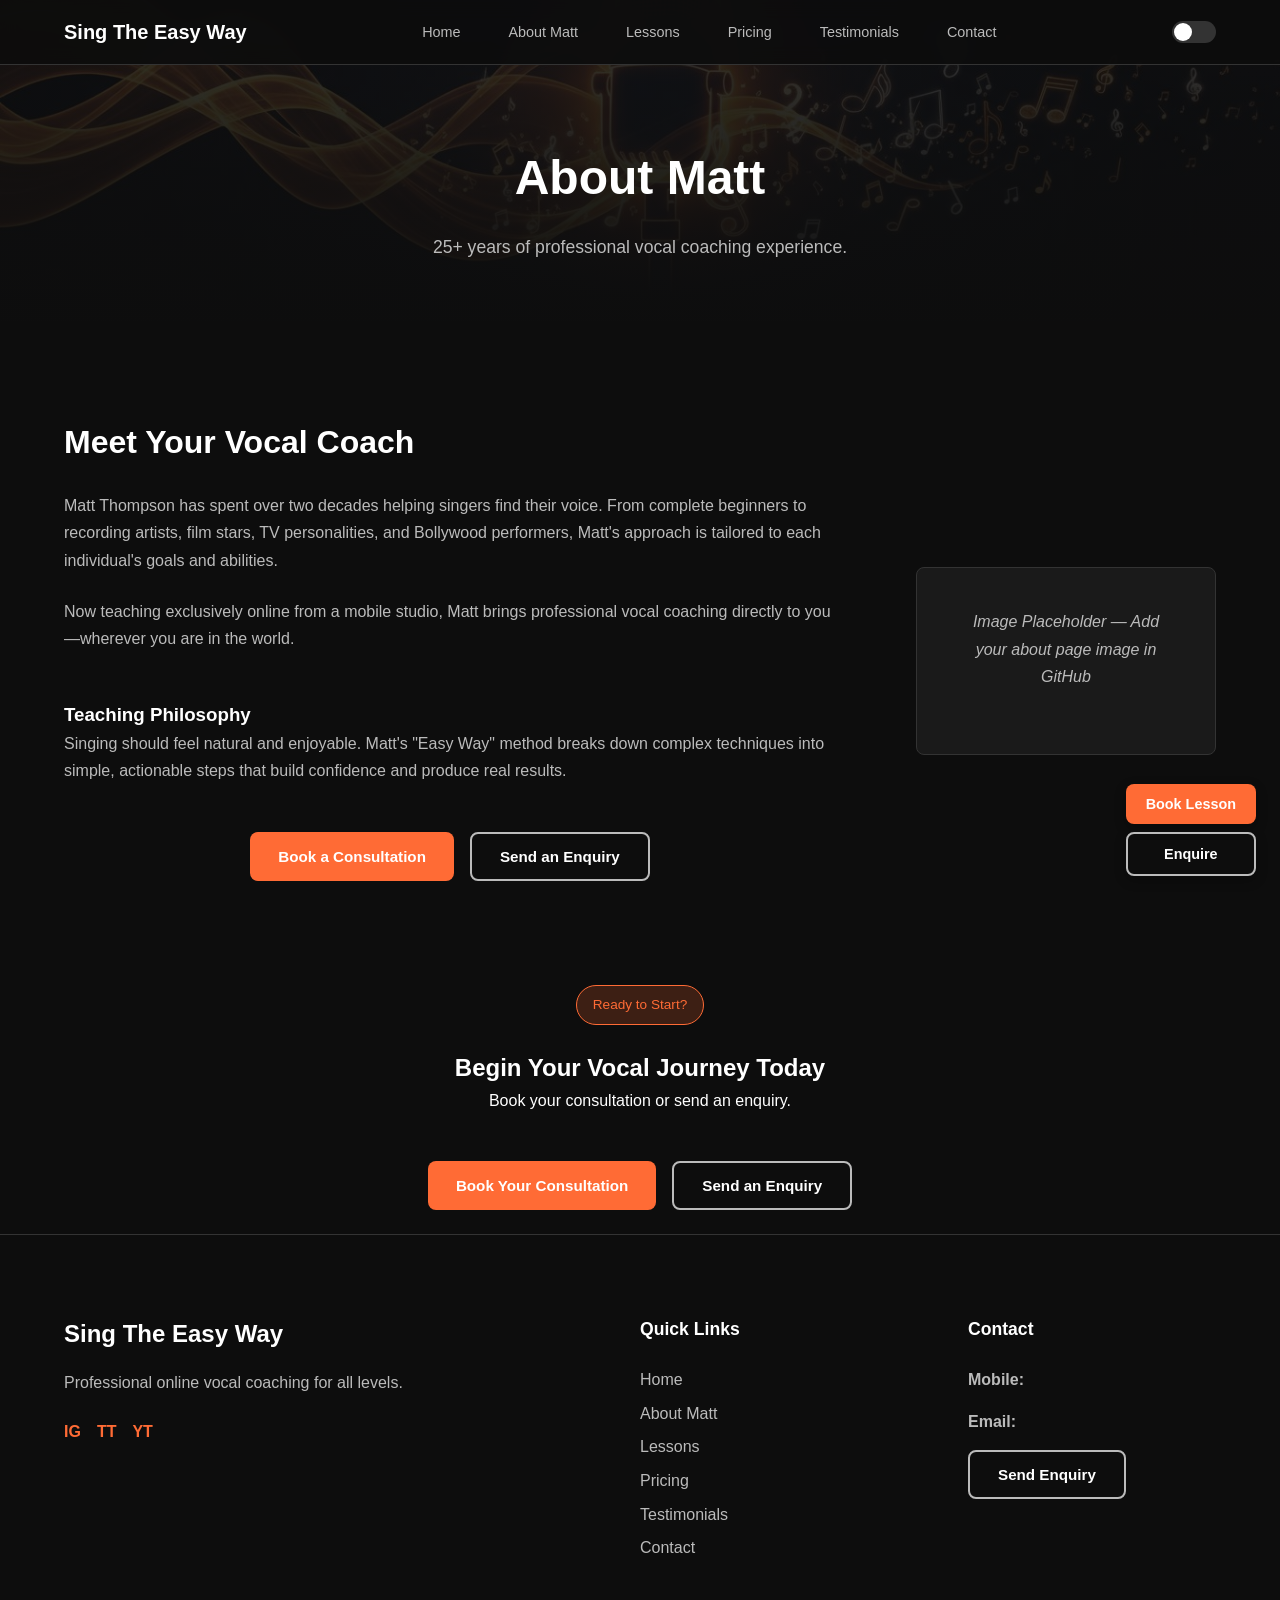
==== commit 9c7e530d: "Update about.html" ====
--- a/about.html
+++ b/about.html
@@ -3,8 +3,8 @@
 <head>
     <meta charset="UTF-8" />
     <meta name="viewport" content="width=device-width, initial-scale=1.0" />
-    <title>Sing The Easy Way | Online Singing Lessons</title>
-    <meta name="description" content="Professional online singing lessons with Matt Thompson. 25+ years experience teaching celebrities, film stars, and Bollywood performers." />
+    <title>About Matt | Sing The Easy Way</title>
+    <meta name="description" content="Learn about Matt Thompson, celebrity vocal coach with 25+ years experience teaching recording artists, film stars, and Bollywood performers." />
     <link rel="stylesheet" href="assets/css/style.css">
     <link rel="stylesheet" href="assets/css/responsive.css">
 </head>
@@ -28,137 +28,37 @@
     </div>
 </nav>
 
-<header class="hero">
+<header class="page-header">
     <div class="hero-bg"></div>
-    <div class="hero-content">
-        <span class="badge">Celebrity Vocal Coach</span>
-        <h1>Learn to Sing<br><span class="accent">The Easy Way</span></h1>
-        <p>Professional online singing lessons with Matt Thompson. 25+ years of experience teaching recording artists, film stars, TV personalities, and Bollywood performers.</p>
-        <p class="sub-text">Now teaching exclusively online from my mobile studio.</p>
-        
-        <div class="cta-block">
-            <button class="btn primary" id="heroBookBtn">Book Your £25 Consultation</button>
-            <button class="btn secondary" id="heroEnquiryBtn">Send an Enquiry</button>
-        </div>
-        
-        <div class="stats">
-            <div class="stat">
-                <span class="stat-icon">★</span>
-                <div>
-                    <strong>Celebrity</strong>
-                    <span>Vocal Coach</span>
+    <div class="page-header-content">
+        <h1>About Matt</h1>
+        <p>25+ years of professional vocal coaching experience.</p>
+    </div>
+</header>
+
+<main class="page-content">
+    <div class="container">
+        <div class="about-wrapper">
+            <div>
+                <h2>Meet Your Vocal Coach</h2>
+                <p>Matt Thompson has spent over two decades helping singers find their voice. From complete beginners to recording artists, film stars, TV personalities, and Bollywood performers, Matt's approach is tailored to each individual's goals and abilities.</p>
+                <p>Now teaching exclusively online from a mobile studio, Matt brings professional vocal coaching directly to you—wherever you are in the world.</p>
+                
+                <h3 style="margin-top: var(--space-lg);">Teaching Philosophy</h3>
+                <p>Singing should feel natural and enjoyable. Matt's "Easy Way" method breaks down complex techniques into simple, actionable steps that build confidence and produce real results.</p>
+                
+                <div class="cta-block" style="margin-top: var(--space-lg);">
+                    <button class="btn primary book-btn">Book a Consultation</button>
+                    <button class="btn secondary enquiry-btn">Send an Enquiry</button>
                 </div>
             </div>
-            <div class="stat">
-                <span class="stat-icon">●</span>
-                <div>
-                    <strong>25+</strong>
-                    <span>Years Experience</span>
-                </div>
-            </div>
-            <div class="stat">
-                <span class="stat-icon">👥</span>
-                <div>
-                    <strong>All</strong>
-                    <span>Skill Levels</span>
-                </div>
-            </div>
-            <div class="stat">
-                <span class="stat-icon">🌐</span>
-                <div>
-                    <strong>Online</strong>
-                    <span>Worldwide</span>
-                </div>
+            
+            <div class="card-sharp text-center" style="padding:40px; min-width: 300px;">
+                <p style="color:var(--text-secondary);"><em>Image Placeholder — Add your about page image in GitHub</em></p>
             </div>
         </div>
     </div>
-</header>
-
-<section class="payment-methods">
-    <div class="container">
-        <p class="payment-label">Secure payment options</p>
-        <div class="payment-logos">
-            <img src="assets/images/payment-visa.svg" alt="Visa">
-            <img src="assets/images/payment-mastercard.svg" alt="Mastercard">
-            <img src="assets/images/payment-amex.svg" alt="American Express">
-            <img src="assets/images/payment-applepay.svg" alt="Apple Pay">
-            <img src="assets/images/payment-googlepay.svg" alt="Google Pay">
-            <img src="assets/images/payment-paypal.svg" alt="PayPal">
-        </div>
-    </div>
-</section>
-
-<section class="how-it-works">
-    <div class="container">
-        <h2>How Online Lessons Work</h2>
-        <p class="section-subtitle">Simple, flexible, and effective — learn from home with expert guidance.</p>
-        
-        <div class="steps">
-            <div class="step">
-                <div class="step-icon">🔖</div>
-                <h3>Book Your Lesson</h3>
-                <p>Select your preferred time and lesson type.</p>
-            </div>
-            <div class="step">
-                <div class="step-icon">👤</div>
-                <h3>Connect Online</h3>
-                <p>Join via FaceTime, WhatsApp, or Microsoft Teams.</p>
-            </div>
-            <div class="step">
-                <div class="step-icon">💻</div>
-                <h3>Start Singing</h3>
-                <p>Receive personalised coaching and real-time feedback.</p>
-            </div>
-            <div class="step">
-                <div class="step-icon">☰</div>
-                <h3>Practise & Improve</h3>
-                <p>Use recordings and exercises between sessions.</p>
-            </div>
-        </div>
-    </div>
-</section>
-
-<section class="pricing">
-    <div class="container">
-        <h2>Lesson Pricing</h2>
-        <p class="section-subtitle">Flexible options to suit your needs.</p>
-        
-        <div class="pricing-grid">
-            <div class="pricing-card">
-                <span class="badge">£25 Consultation</span>
-                <h3>30-Minute Assessment</h3>
-                <p class="price">£25</p>
-                <ul>
-                    <li>Vocal assessment</li>
-                    <li>Goal discussion</li>
-                    <li>Technique overview</li>
-                </ul>
-                <button class="btn primary book-btn">Book Consultation</button>
-            </div>
-            <div class="pricing-card">
-                <span class="badge" style="visibility: hidden;">Single</span>
-                <h3>Single Lesson</h3>
-                <p class="price">£65</p>
-                <ul>
-                    <li>One-to-one online session</li>
-                    <li>Personalised technique work</li>
-                </ul>
-                <button class="btn primary book-btn">Book Single Lesson</button>
-            </div>
-            <div class="pricing-card">
-                <span class="badge save">Save £200</span>
-                <h3>10-Lesson Block</h3>
-                <p class="price">£600</p>
-                <ul>
-                    <li>Ten 1-hour sessions</li>
-                    <li>Custom long-term plan</li>
-                    <li>Email support</li>
-                </ul>
-                <button class="btn primary book-btn">Book 10-Lesson Block</button>
-            </div>
-        </div>
-    </div>
-</section>
+</main>
 
 <section class="section-angled fade-in">
     <div class="container text-center">
@@ -166,8 +66,8 @@
         <h2>Begin Your Vocal Journey Today</h2>
         <p>Book your consultation or send an enquiry.</p>
         <div class="cta-block">
-            <button class="btn primary" id="ctaBookBtn">Book Your Consultation</button>
-            <button class="btn secondary" id="ctaEnquiryBtn">Send an Enquiry</button>
+            <button class="btn primary book-btn">Book Your Consultation</button>
+            <button class="btn secondary enquiry-btn">Send an Enquiry</button>
         </div>
     </div>
 </section>
@@ -206,14 +106,14 @@
 </footer>
 
 <div class="floating-cta">
-    <button class="btn primary" id="floatBookBtn">Book Lesson</button>
-    <button class="btn secondary" id="floatEnquiryBtn">Enquire</button>
+    <button class="btn primary book-btn" id="floatBookBtn">Book Lesson</button>
+    <button class="btn secondary enquiry-btn" id="floatEnquiryBtn">Enquire</button>
 </div>
 
 <!-- SimplyBook.me Widget -->
 <script src="//widget.simplybook.me/v2/widget/widget.js" type="text/javascript"></script>
 <script type="text/javascript">
-    var sbWidget = new SimplybookWidget({
+    var widget = new SimplybookWidget({
         "widget_type": "button",
         "url": "https://singtheeasyway.simplybook.me",
         "theme": "default",
@@ -244,6 +144,42 @@
     });
 </script>
 
+<!-- JotForm Lightbox -->
+<script src="https://form.jotform.com/static/feedback2.js" type="text/javascript"></script>
+<script type="text/javascript">
+    document.addEventListener('DOMContentLoaded', function() {
+        var jotformFeedback = new JotformFeedback({
+            formId: '51562311137345',
+            base: 'https://form.jotform.com/',
+            windowTitle: 'Send an Enquiry',
+            background: '#ff6b35',
+            fontColor: '#FFFFFF',
+            type: '1',
+            height: 500,
+            width: 700,
+            openOnLoad: false
+        });
+        
+        document.querySelectorAll('.book-btn, #floatBookBtn').forEach(function(btn) {
+            if(btn) {
+                btn.addEventListener('click', function(e) {
+                    e.preventDefault();
+                    widget.open();
+                });
+            }
+        });
+        
+        document.querySelectorAll('.enquiry-btn, #floatEnquiryBtn').forEach(function(btn) {
+            if(btn) {
+                btn.addEventListener('click', function(e) {
+                    e.preventDefault();
+                    jotformFeedback.open();
+                });
+            }
+        });
+    });
+</script>
+
 <script src="assets/js/theme-toggle.js"></script>
 <script src="assets/js/cta.js"></script>
 <script src="assets/js/main.js"></script>
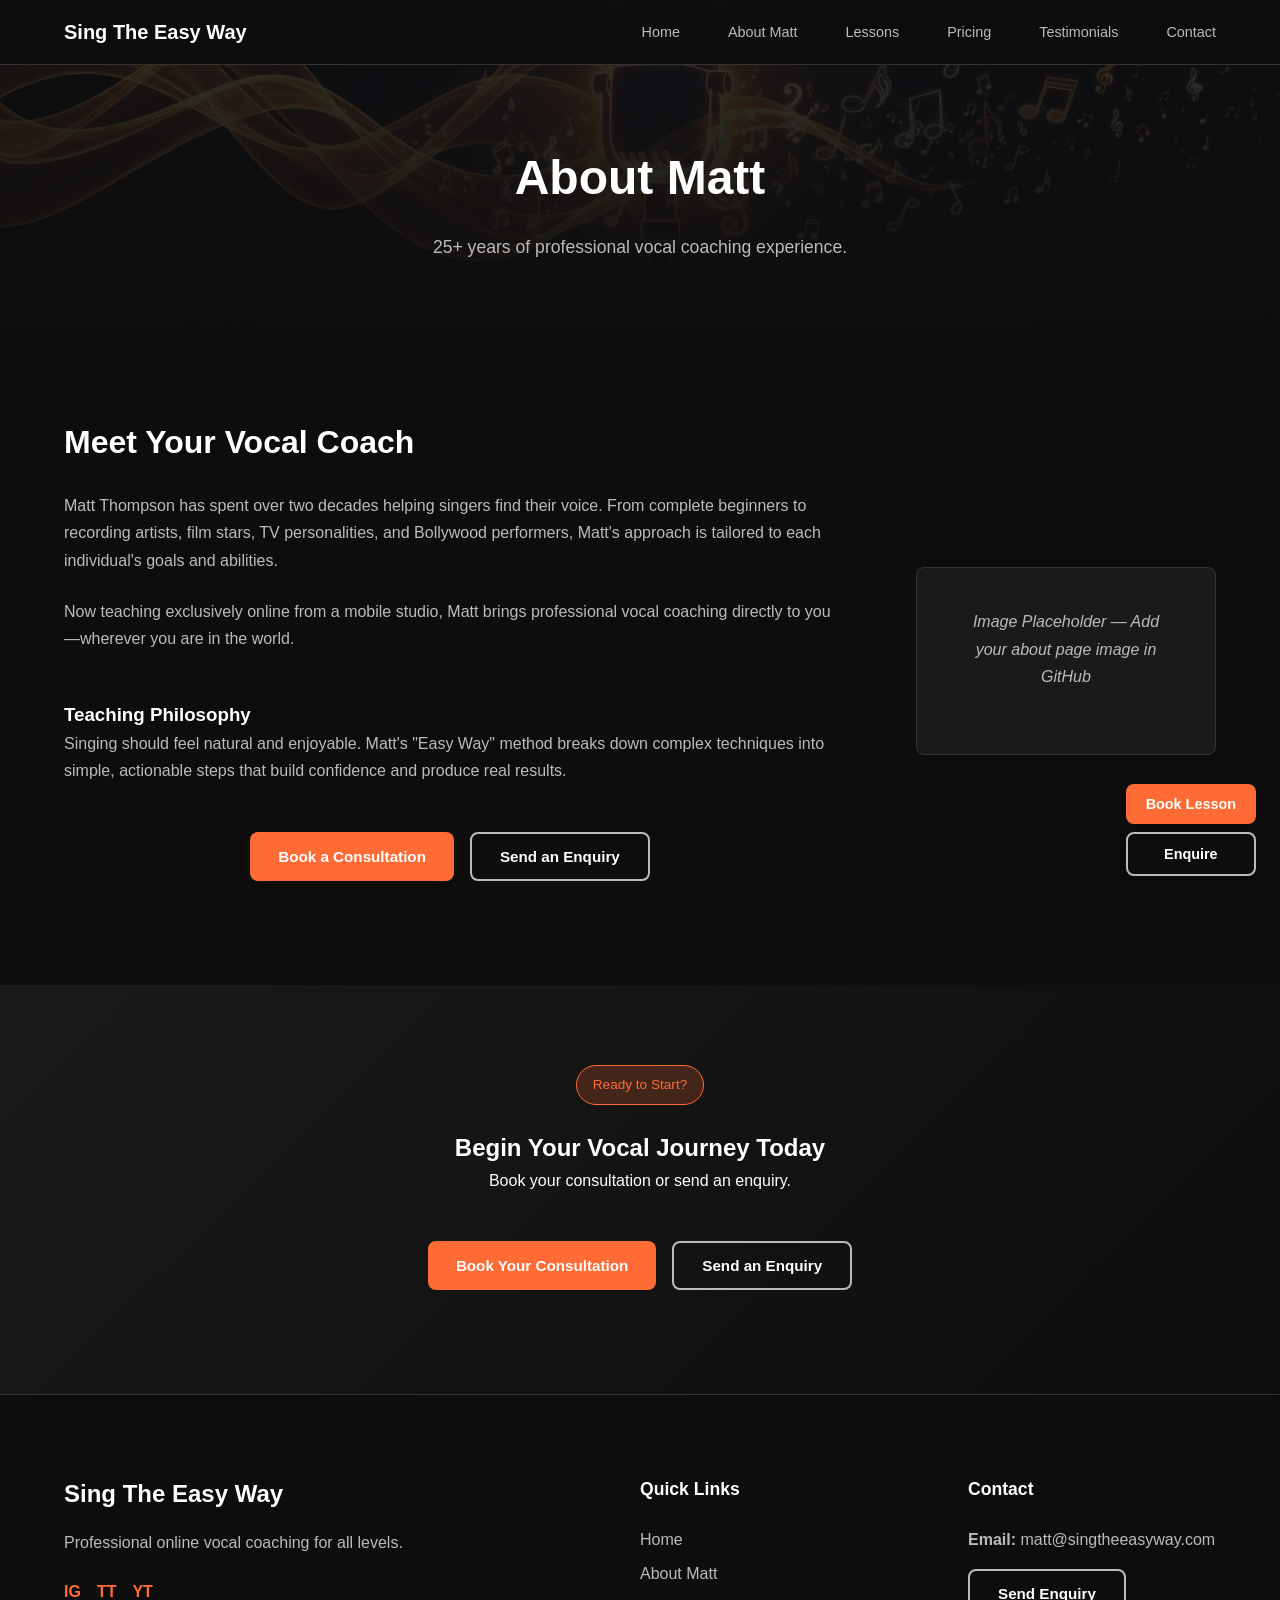
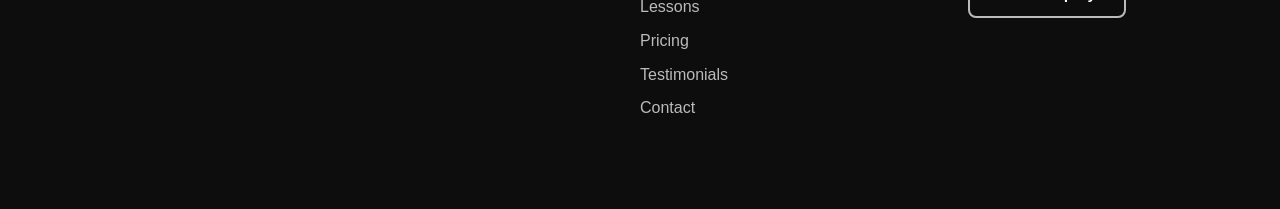
==== commit 6d6be446: "Update about.html" ====
--- a/about.html
+++ b/about.html
@@ -14,7 +14,14 @@
 <nav>
     <div class="nav-container">
         <a href="index.html" class="logo">Sing The Easy Way</a>
-        <ul>
+        
+        <button class="mobile-menu-toggle" id="mobileMenuToggle" aria-label="Toggle menu">
+            <span></span>
+            <span></span>
+            <span></span>
+        </button>
+        
+        <ul id="mainNav">
             <li><a href="index.html">Home</a></li>
             <li><a href="about.html">About Matt</a></li>
             <li><a href="lessons.html">Lessons</a></li>
@@ -22,9 +29,6 @@
             <li><a href="testimonials.html">Testimonials</a></li>
             <li><a href="contact.html">Contact</a></li>
         </ul>
-        <div id="theme-toggle" class="theme-toggle">
-            <div class="toggle-handle"></div>
-        </div>
     </div>
 </nav>
 
@@ -97,8 +101,7 @@
             </div>
             <div>
                 <h3>Contact</h3>
-                <p><strong>Mobile:</strong> </p>
-                <p><strong>Email:</strong> </p>
+                <p><strong>Email:</strong> matt@singtheeasyway.com</p>
                 <button class="btn secondary enquiry-btn">Send Enquiry</button>
             </div>
         </div>
@@ -110,9 +113,11 @@
     <button class="btn secondary enquiry-btn" id="floatEnquiryBtn">Enquire</button>
 </div>
 
-<!-- SimplyBook.me Widget -->
-<script src="//widget.simplybook.me/v2/widget/widget.js" type="text/javascript"></script>
-<script type="text/javascript">
+<script src="//widget.simplybook.me/v2/widget/widget.js"></script>
+<script src="https://form.jotform.com/static/feedback2.js"></script>
+
+<script>
+document.addEventListener('DOMContentLoaded', function() {
     var widget = new SimplybookWidget({
         "widget_type": "button",
         "url": "https://singtheeasyway.simplybook.me",
@@ -142,47 +147,47 @@
             "predefined": []
         }
     });
-</script>
 
-<!-- JotForm Lightbox -->
-<script src="https://form.jotform.com/static/feedback2.js" type="text/javascript"></script>
-<script type="text/javascript">
-    document.addEventListener('DOMContentLoaded', function() {
-        var jotformFeedback = new JotformFeedback({
-            formId: '51562311137345',
-            base: 'https://form.jotform.com/',
-            windowTitle: 'Send an Enquiry',
-            background: '#ff6b35',
-            fontColor: '#FFFFFF',
-            type: '1',
-            height: 500,
-            width: 700,
-            openOnLoad: false
-        });
-        
-        document.querySelectorAll('.book-btn, #floatBookBtn').forEach(function(btn) {
-            if(btn) {
-                btn.addEventListener('click', function(e) {
-                    e.preventDefault();
-                    widget.open();
-                });
-            }
-        });
-        
-        document.querySelectorAll('.enquiry-btn, #floatEnquiryBtn').forEach(function(btn) {
-            if(btn) {
-                btn.addEventListener('click', function(e) {
-                    e.preventDefault();
-                    jotformFeedback.open();
-                });
+    var jotformFeedback = new JotformFeedback({
+        formId: '51562311137345',
+        base: 'https://form.jotform.com/',
+        windowTitle: 'Send an Enquiry',
+        background: '#ff6b35',
+        fontColor: '#FFFFFF',
+        type: '1',
+        height: 500,
+        width: 700,
+        openOnLoad: false
+    });
+
+    document.getElementById('mobileMenuToggle').addEventListener('click', function() {
+        document.getElementById('mainNav').classList.toggle('active');
+        this.classList.toggle('active');
+    });
+
+    document.querySelectorAll('.book-btn, #floatBookBtn').forEach(function(btn) {
+        btn.addEventListener('click', function(e) {
+            e.preventDefault();
+            if (widget && typeof widget.open === 'function') {
+                widget.open();
+            } else {
+                window.open('https://singtheeasyway.simplybook.me', '_blank');
             }
         });
     });
+
+    document.querySelectorAll('.enquiry-btn, #floatEnquiryBtn').forEach(function(btn) {
+        btn.addEventListener('click', function(e) {
+            e.preventDefault();
+            if (jotformFeedback && typeof jotformFeedback.open === 'function') {
+                jotformFeedback.open();
+            } else {
+                window.open('https://form.jotform.com/51562311137345', '_blank');
+            }
+        });
+    });
+});
 </script>
-
-<script src="assets/js/theme-toggle.js"></script>
-<script src="assets/js/cta.js"></script>
-<script src="assets/js/main.js"></script>
 
 </body>
 </html>
--- a/assets/css/style.css
+++ b/assets/css/style.css
@@ -20,9 +20,6 @@
     --transition: 0.3s ease;
 }
 
-/* =======================================
-   GLOBAL RESET
-======================================= */
 * {
     margin: 0;
     padding: 0;
@@ -66,6 +63,7 @@
     display: flex;
     justify-content: space-between;
     align-items: center;
+    position: relative;
 }
 
 .logo {
@@ -73,6 +71,7 @@
     font-weight: 700;
     color: var(--text-primary);
     text-decoration: none;
+    z-index: 1002;
 }
 
 nav ul {
@@ -92,28 +91,62 @@
     color: var(--text-primary);
 }
 
-.theme-toggle {
-    width: 44px;
-    height: 22px;
-    background: var(--border);
-    border-radius: 20px;
-    position: relative;
+/* =======================================
+   MOBILE MENU - HAMBURGER RIGHT ALIGNED
+======================================= */
+.mobile-menu-toggle {
+    display: none;
+    flex-direction: column;
+    justify-content: space-around;
+    width: 30px;
+    height: 24px;
+    background: transparent;
+    border: none;
     cursor: pointer;
-}
-
-.toggle-handle {
-    width: 18px;
-    height: 18px;
+    padding: 0;
+    z-index: 1001;
+    margin-left: auto;
+}
+
+.mobile-menu-toggle span {
+    width: 100%;
+    height: 3px;
     background: var(--text-primary);
-    border-radius: 50%;
+    border-radius: 2px;
+    transition: var(--transition);
+}
+
+.mobile-menu-toggle.active span:nth-child(1) {
+    transform: rotate(45deg) translate(5px, 5px);
+}
+
+.mobile-menu-toggle.active span:nth-child(2) {
+    opacity: 0;
+}
+
+.mobile-menu-toggle.active span:nth-child(3) {
+    transform: rotate(-45deg) translate(7px, -6px);
+}
+
+nav ul.active {
+    display: flex !important;
+    flex-direction: column;
     position: absolute;
-    top: 2px;
-    left: 2px;
-    transition: var(--transition);
-}
-
-/* =======================================
-   HERO SECTION (Homepage)
+    top: 100%;
+    left: 0;
+    right: 0;
+    background: rgba(13, 13, 13, 0.98);
+    padding: var(--space-md);
+    border-bottom: 1px solid var(--border);
+    z-index: 999;
+}
+
+nav ul.active li {
+    margin: var(--space-xs) 0;
+}
+
+/* =======================================
+   HERO
 ======================================= */
 .hero {
     min-height: 100vh;
@@ -234,16 +267,6 @@
     background: rgba(255,255,255,0.1);
 }
 
-.enquiry-link {
-    margin-top: var(--space-md);
-    font-size: 0.9rem !important;
-}
-
-.enquiry-link a {
-    color: var(--accent);
-    text-decoration: none;
-}
-
 /* =======================================
    STATS
 ======================================= */
@@ -285,7 +308,7 @@
 }
 
 /* =======================================
-   PAYMENT METHODS SECTION
+   PAYMENT METHODS
 ======================================= */
 .payment-methods {
     padding: var(--space-md) 0;
@@ -318,10 +341,6 @@
     filter: brightness(0) invert(1);
 }
 
-.payment-logos img:hover {
-    opacity: 1;
-}
-
 /* =======================================
    HOW IT WORKS
 ======================================= */
@@ -330,7 +349,7 @@
     background: var(--bg-dark);
 }
 
-.how-it-works h2 {
+.how-it-works h2, .pricing h2 {
     text-align: center;
     font-size: 2rem;
     margin-bottom: var(--space-xs);
@@ -365,23 +384,12 @@
     margin-bottom: var(--space-xs);
 }
 
-.step p {
-    color: var(--text-secondary);
-    font-size: 0.9rem;
-}
-
 /* =======================================
    PRICING
 ======================================= */
 .pricing {
     padding: var(--space-xl) 0;
     background: linear-gradient(to bottom, var(--bg-dark), #151515);
-}
-
-.pricing h2 {
-    text-align: center;
-    font-size: 2rem;
-    margin-bottom: var(--space-xs);
 }
 
 .pricing-grid {
@@ -398,6 +406,8 @@
     padding: var(--space-lg) var(--space-md);
     text-align: center;
     transition: var(--transition);
+    display: flex;
+    flex-direction: column;
 }
 
 .pricing-card:hover {
@@ -406,7 +416,15 @@
 }
 
 .pricing-card .badge {
+    display: inline-block;
+    padding: var(--space-xs) var(--space-sm);
+    background: rgba(255, 107, 53, 0.2);
+    border: 1px solid var(--accent);
+    color: var(--accent);
+    border-radius: 20px;
+    font-size: 0.85rem;
     margin-bottom: var(--space-sm);
+    align-self: center;
 }
 
 .pricing-card .badge.save {
@@ -431,6 +449,7 @@
 .pricing-card ul {
     list-style: none;
     margin: var(--space-md) 0;
+    flex-grow: 1;
 }
 
 .pricing-card li {
@@ -439,8 +458,12 @@
     font-size: 0.9rem;
 }
 
-/* =======================================
-   PAGE HEADER (Interior Pages)
+.pricing-card .btn {
+    margin-top: auto;
+}
+
+/* =======================================
+   PAGE HEADER
 ======================================= */
 .page-header {
     position: relative;
@@ -500,7 +523,6 @@
 .page-content h2 {
     font-size: 2rem;
     margin-bottom: var(--space-md);
-    color: var(--text-primary);
 }
 
 .page-content p {
@@ -662,3 +684,9 @@
     grid-template-columns: 1fr 1fr;
     gap: var(--space-xl);
 }
+
+.section-angled {
+    padding: var(--space-xl) 0;
+    background: linear-gradient(135deg, #1a1a1a 0%, #0d0d0d 100%);
+    position: relative;
+}
--- a/assets/css/responsive.css
+++ b/assets/css/responsive.css
@@ -21,12 +21,25 @@
     .footer-grid {
         grid-template-columns: 1fr 1fr;
     }
+    
+    .about-wrapper {
+        flex-direction: column;
+    }
+    
+    .contact-grid {
+        grid-template-columns: 1fr;
+        gap: var(--space-lg);
+    }
 }
 
 /* =======================================
    MOBILE (max-width: 768px)
 ======================================= */
 @media (max-width: 768px) {
+    .mobile-menu-toggle {
+        display: flex;
+    }
+    
     nav ul {
         display: none;
     }
@@ -73,6 +86,10 @@
     .page-header h1 {
         font-size: 2.5rem;
     }
+    
+    .testimonial-grid {
+        grid-template-columns: 1fr;
+    }
 }
 
 /* =======================================
@@ -95,4 +112,13 @@
     .payment-logos img {
         height: 24px;
     }
+    
+    .floating-cta {
+        bottom: var(--space-sm);
+    }
+    
+    .floating-cta .btn {
+        padding: 10px 16px;
+        font-size: 0.85rem;
+    }
 }
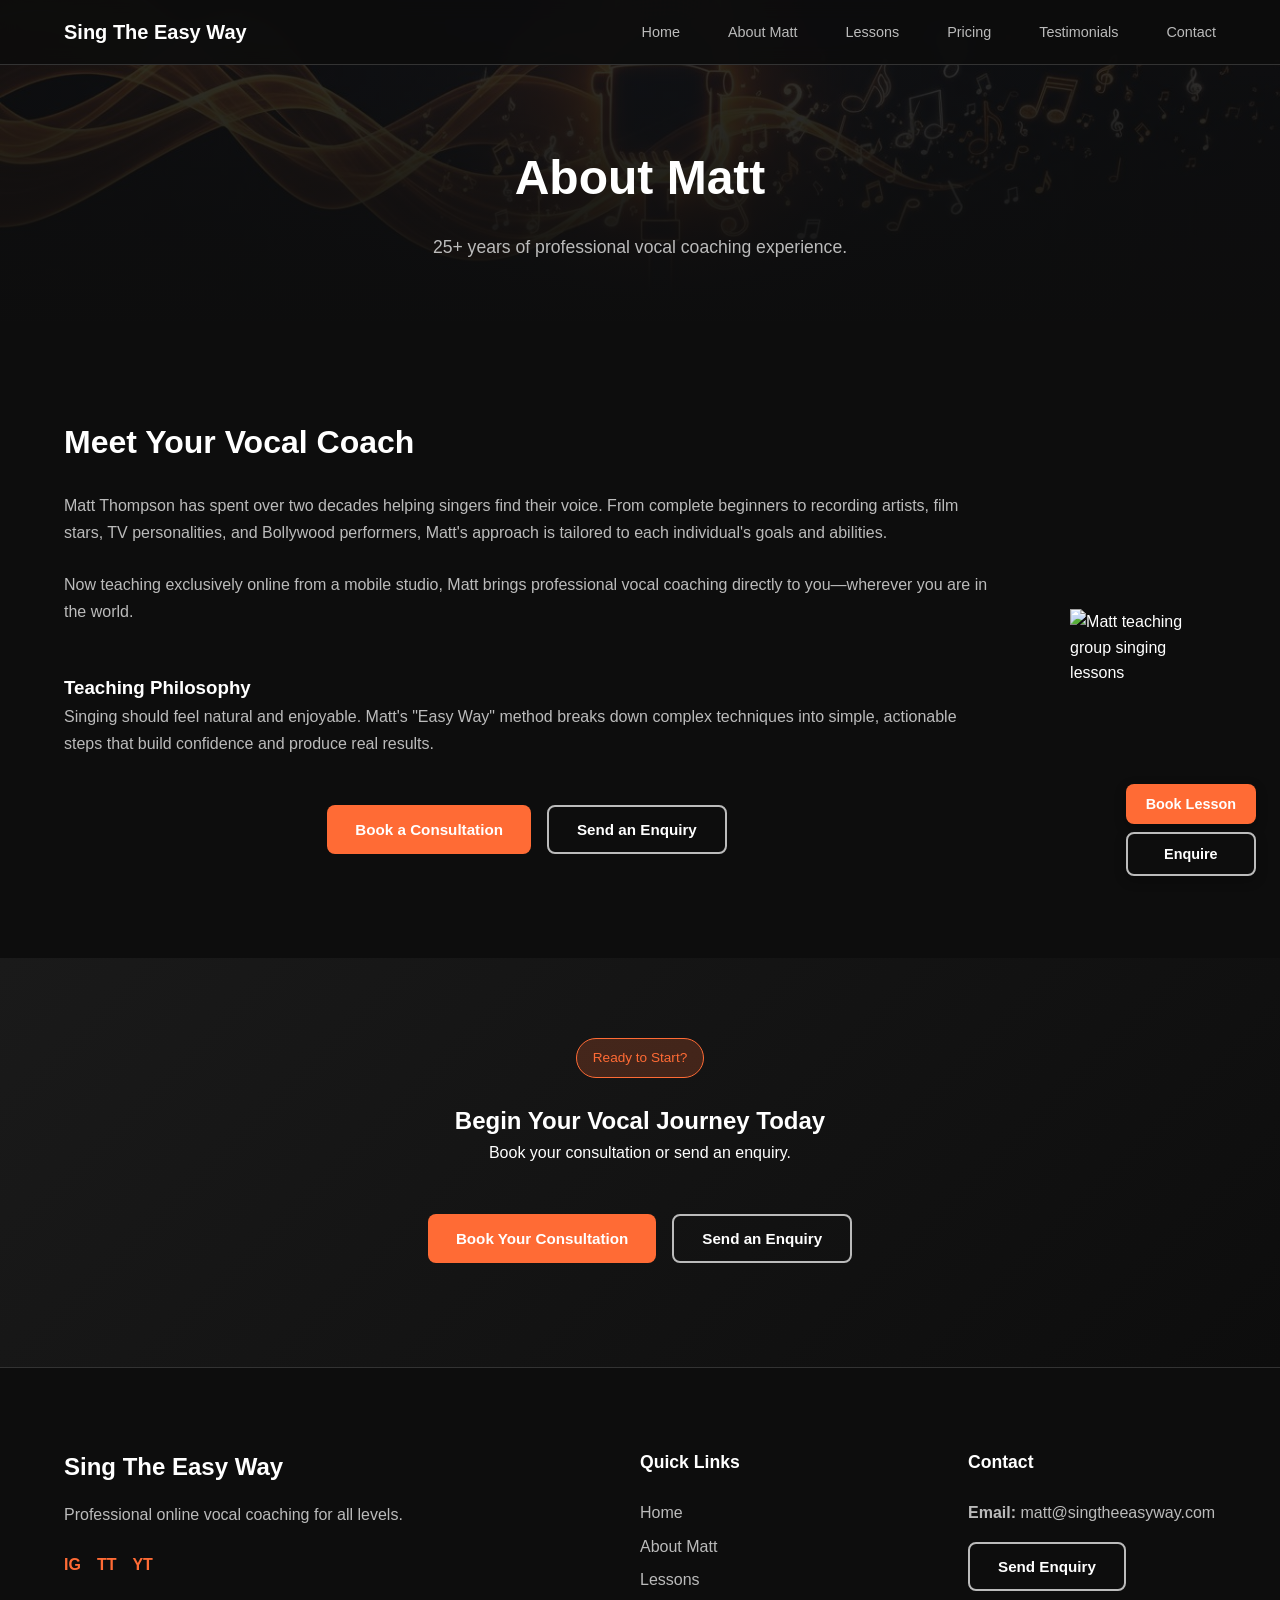
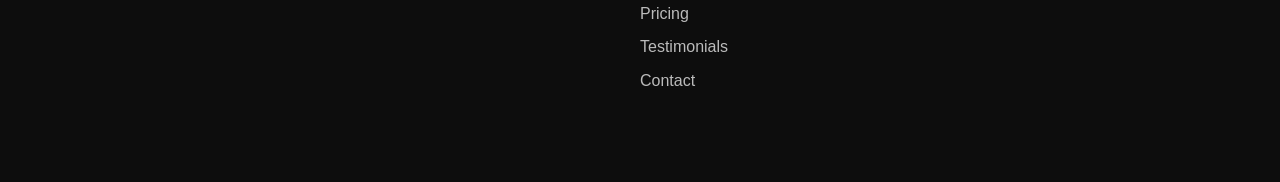
==== commit f5ed624f: "Update about.html" ====
--- a/about.html
+++ b/about.html
@@ -57,8 +57,10 @@
                 </div>
             </div>
             
-            <div class="card-sharp text-center" style="padding:40px; min-width: 300px;">
-                <p style="color:var(--text-secondary);"><em>Image Placeholder — Add your about page image in GitHub</em></p>
+            <div class="about-image-container">
+                <img src="assets/matt-teaching-group-singing-Lessons.jpg" 
+                     alt="Matt teaching group singing lessons" 
+                     class="group-teaching-img">
             </div>
         </div>
     </div>
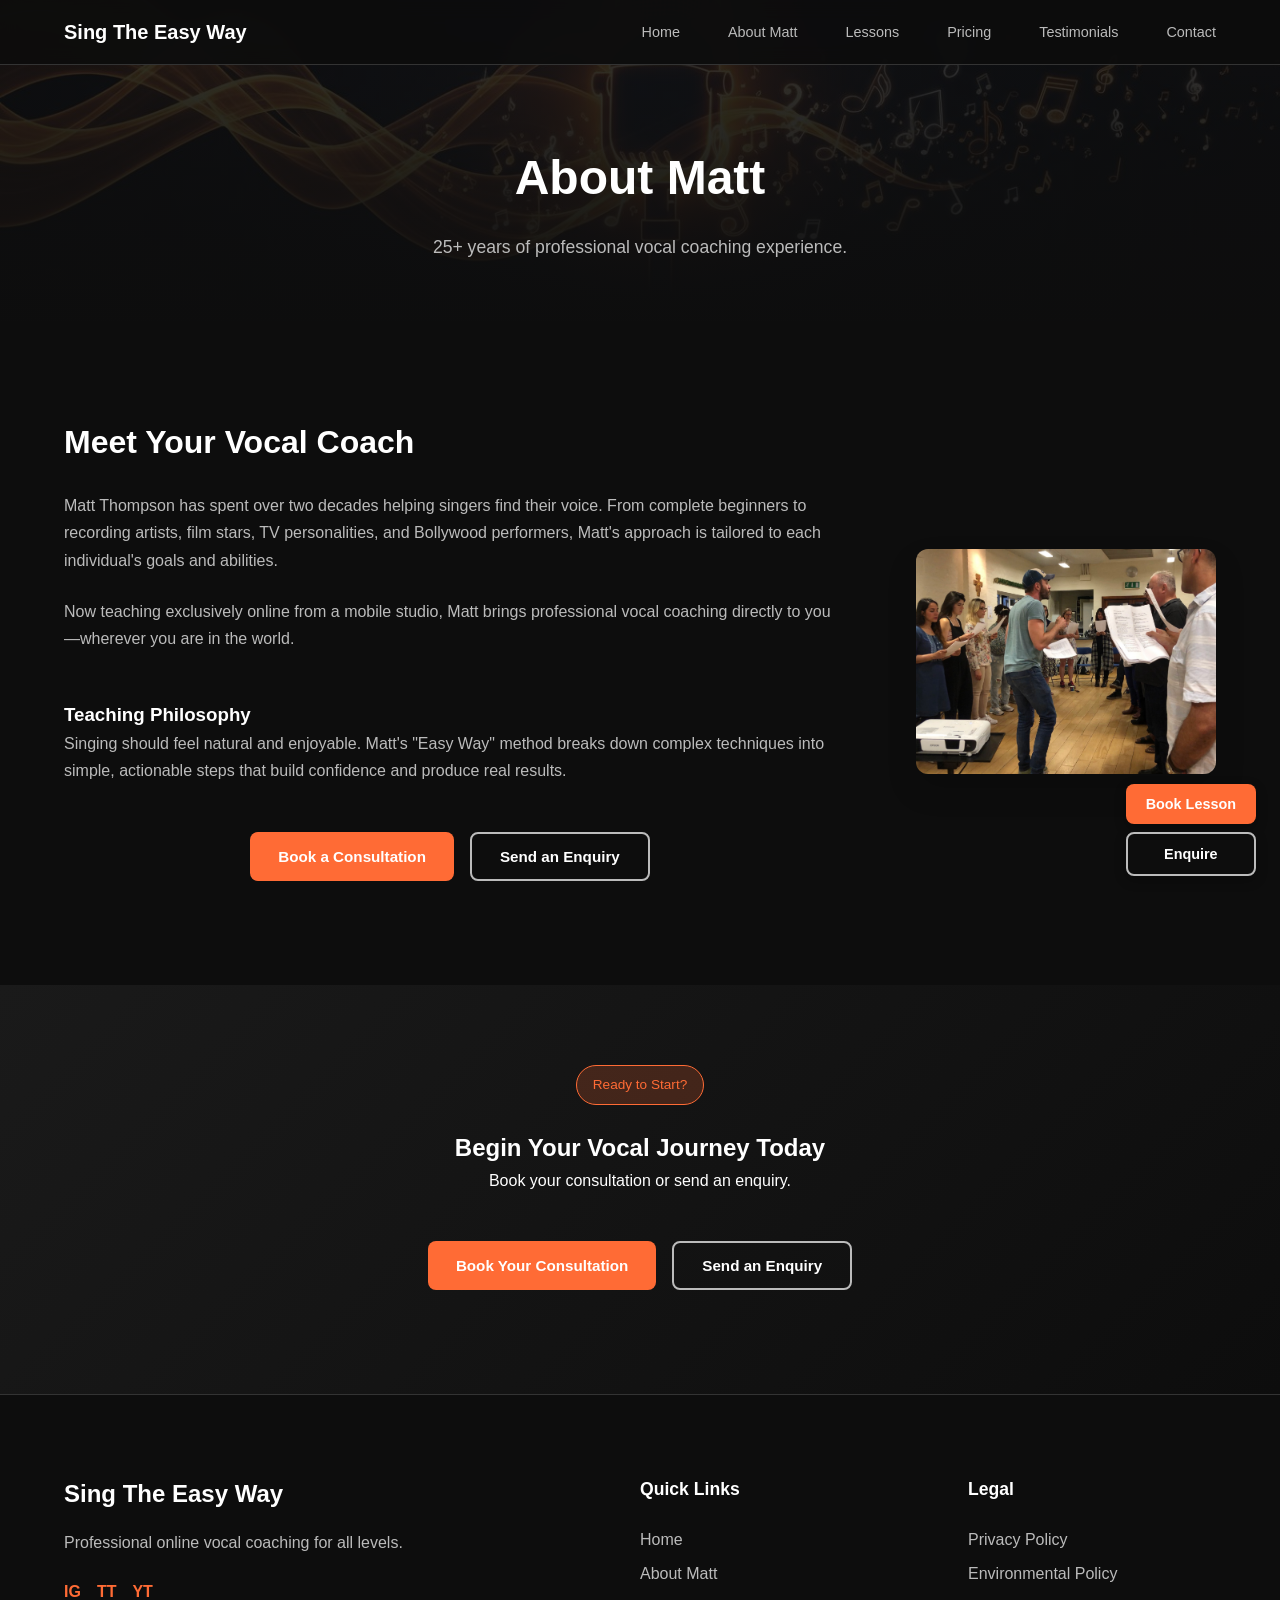
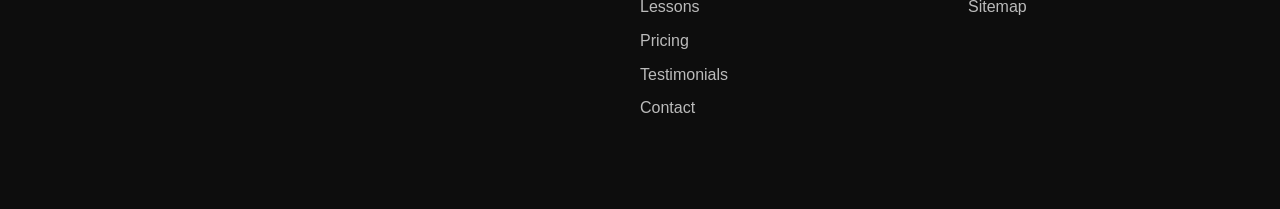
==== commit 8b3612d8: "Update about.html" ====
--- a/about.html
+++ b/about.html
@@ -102,9 +102,12 @@
                 </ul>
             </div>
             <div>
-                <h3>Contact</h3>
-                <p><strong>Email:</strong> matt@singtheeasyway.com</p>
-                <button class="btn secondary enquiry-btn">Send Enquiry</button>
+                <h3>Legal</h3>
+                <ul>
+                    <li><a href="privacy-policy.html">Privacy Policy</a></li>
+                    <li><a href="environmental-policy.html">Environmental Policy</a></li>
+                    <li><a href="sitemap.xml">Sitemap</a></li>
+                </ul>
             </div>
         </div>
     </div>
--- a/assets/css/responsive.css
+++ b/assets/css/responsive.css
@@ -30,6 +30,17 @@
         grid-template-columns: 1fr;
         gap: var(--space-lg);
     }
+    
+    /* About Page Image - Tablet */
+    .group-teaching-img {
+        max-width: 400px;
+    }
+    
+    /* Testimonials Headshot - Tablet */
+    .headshot-performance {
+        width: 150px;
+        height: 150px;
+    }
 }
 
 /* =======================================
@@ -90,6 +101,30 @@
     .testimonial-grid {
         grid-template-columns: 1fr;
     }
+    
+    /* About Page Image - Mobile */
+    .about-image-container {
+        min-width: auto;
+        width: 100%;
+        padding: 0 1rem;
+    }
+    
+    .group-teaching-img {
+        max-width: 100%;
+        border-radius: 8px;
+    }
+    
+    /* Testimonials Headshot - Mobile */
+    .instructor-intro {
+        margin-bottom: 2rem;
+        padding: 1rem 0;
+    }
+    
+    .headshot-performance {
+        width: 120px;
+        height: 120px;
+        border-width: 3px;
+    }
 }
 
 /* =======================================
@@ -122,3 +157,53 @@
         font-size: 0.85rem;
     }
 }
+
+/* =======================================
+   NEW IMAGE STYLES - DESKTOP
+   ======================================== */
+
+/* About Page - Group Teaching Image */
+.about-image-container {
+    min-width: 300px;
+    display: flex;
+    align-items: center;
+    justify-content: center;
+}
+
+.group-teaching-img {
+    width: 100%;
+    max-width: 500px;
+    height: auto;
+    border-radius: 12px;
+    box-shadow: 0 15px 30px rgba(0,0,0,0.15);
+    object-fit: cover;
+    aspect-ratio: 4/3;
+}
+
+/* Testimonials Page - Headshot */
+.instructor-intro {
+    text-align: center;
+    margin-bottom: 3rem;
+    padding: 2rem 0;
+}
+
+.headshot-container {
+    display: flex;
+    justify-content: center;
+    margin-bottom: 1rem;
+}
+
+.headshot-performance {
+    width: 180px;
+    height: 180px;
+    border-radius: 50%;
+    object-fit: cover;
+    border: 4px solid #fff;
+    box-shadow: 0 15px 30px rgba(0,0,0,0.2);
+}
+
+.intro-text {
+    font-style: italic;
+    color: var(--text-secondary);
+    margin: 0;
+}
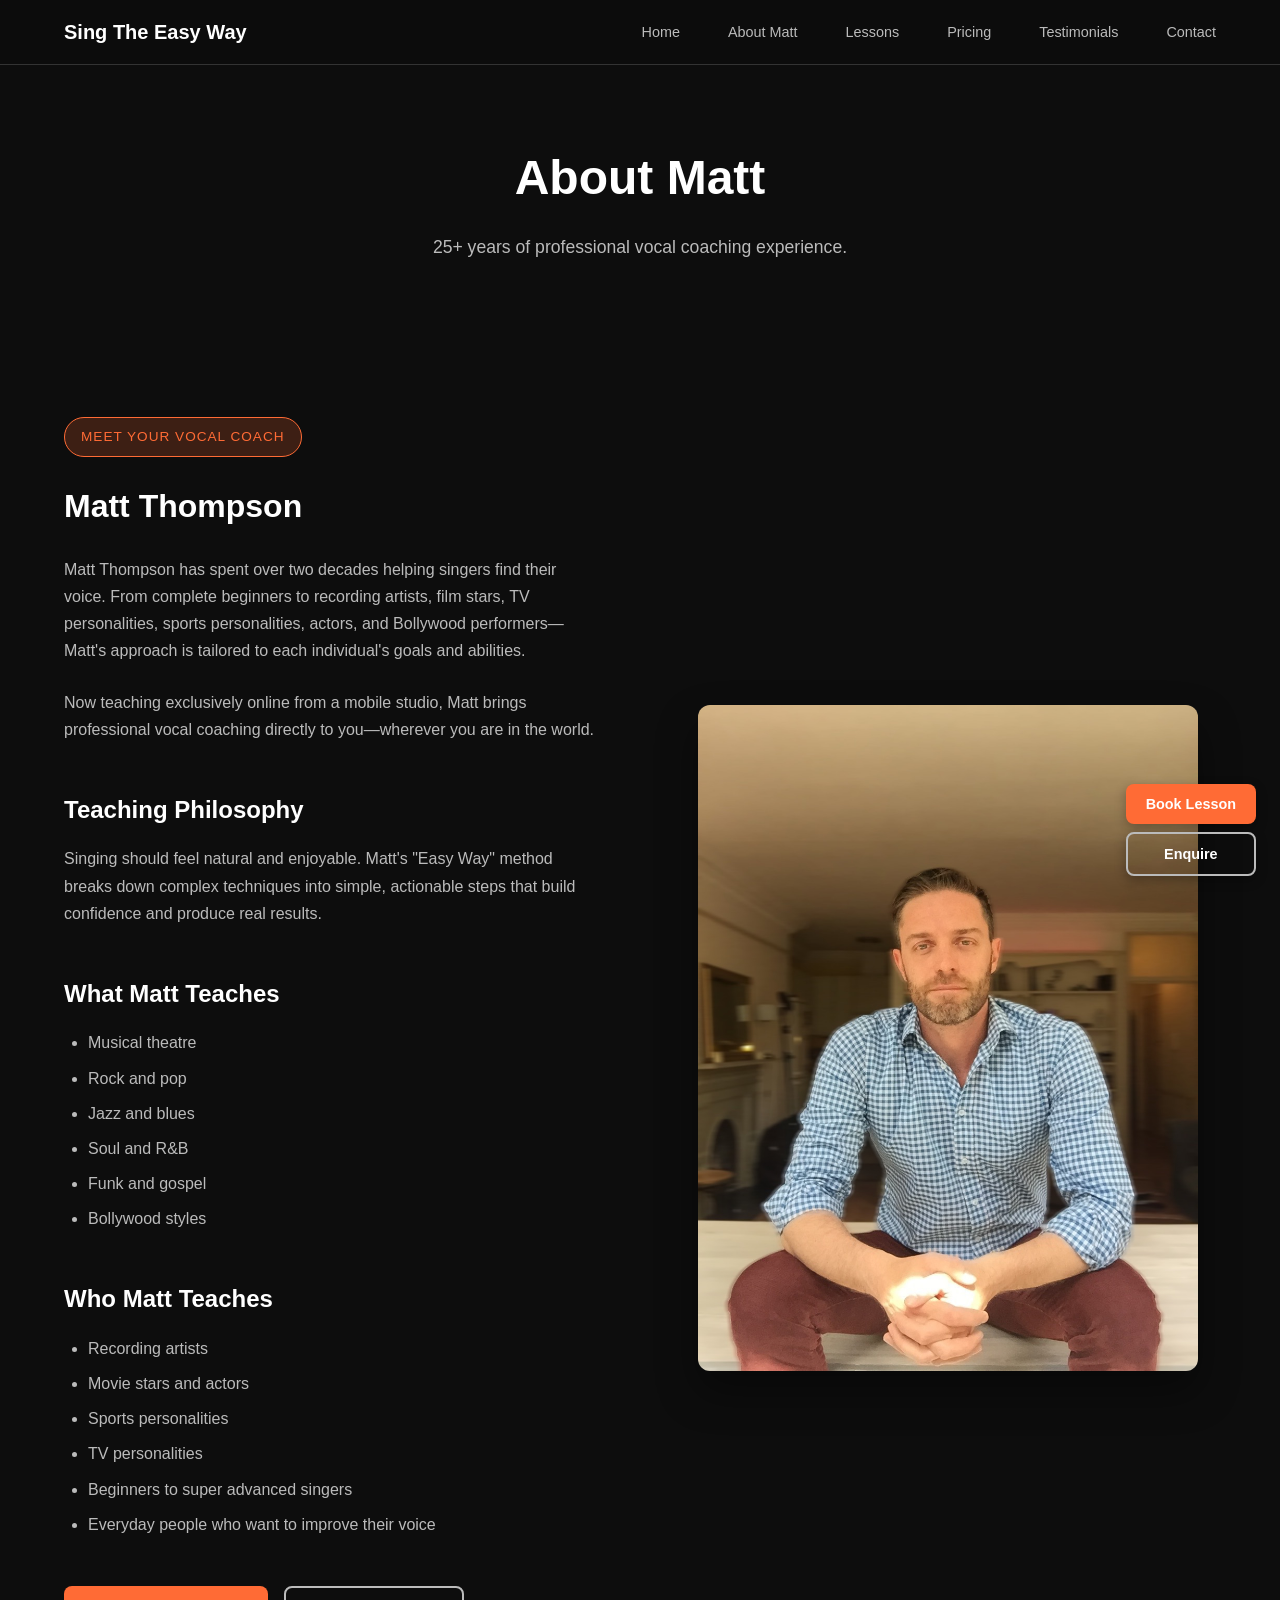
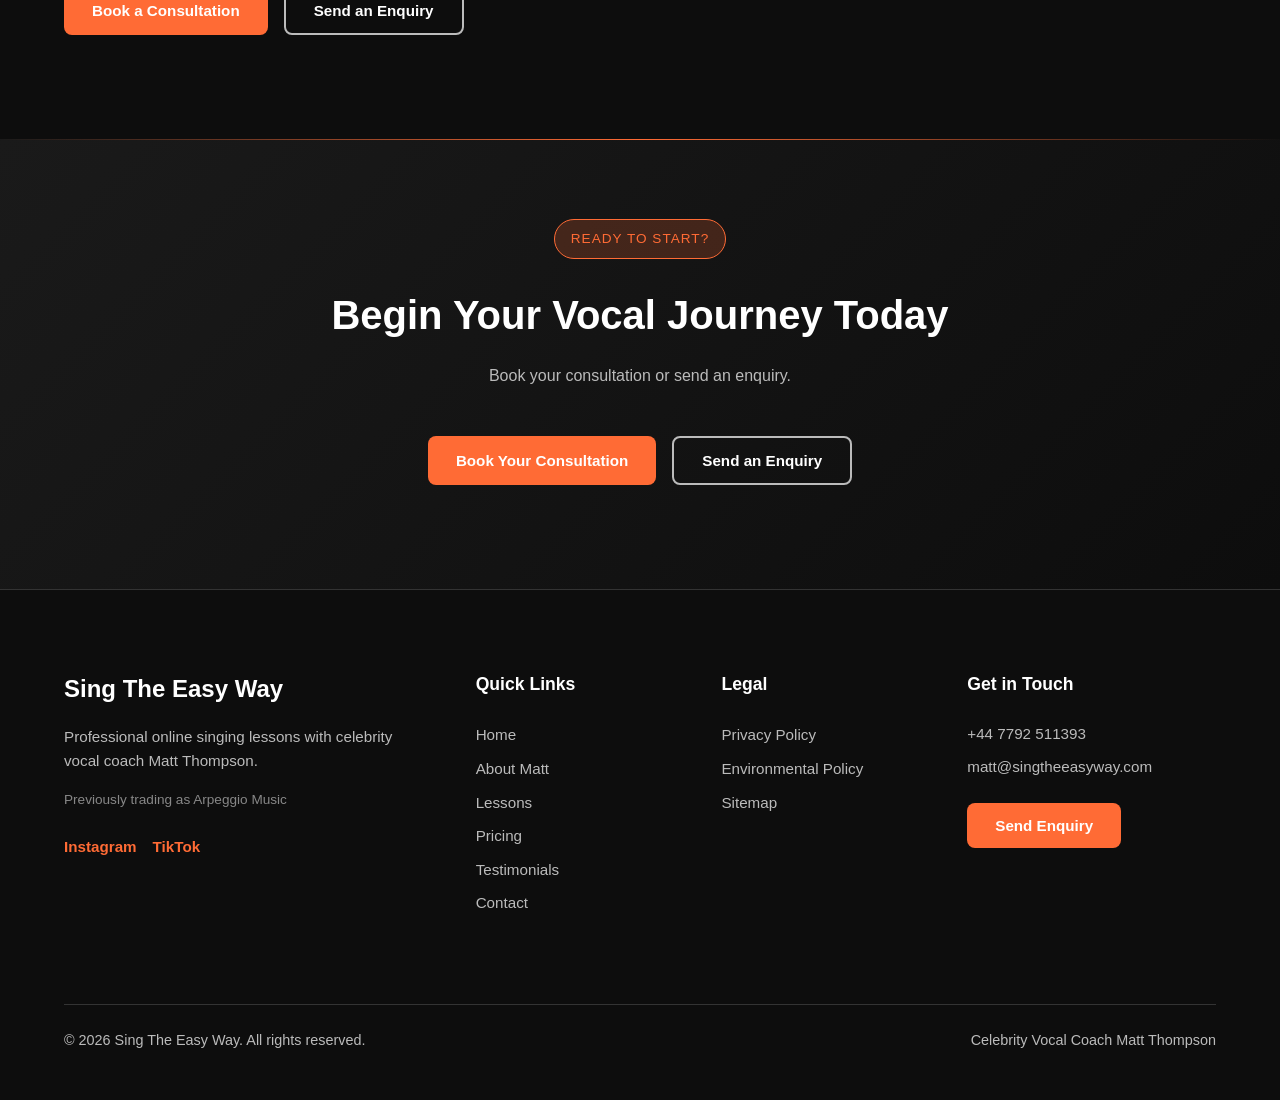
==== commit 0f427642: "new website" ====
--- a/about.html
+++ b/about.html
@@ -1,16 +1,30 @@
 <!DOCTYPE html>
 <html lang="en">
 <head>
-    <meta charset="UTF-8" />
-    <meta name="viewport" content="width=device-width, initial-scale=1.0" />
-    <title>About Matt | Sing The Easy Way</title>
-    <meta name="description" content="Learn about Matt Thompson, celebrity vocal coach with 25+ years experience teaching recording artists, film stars, and Bollywood performers." />
+    <meta charset="UTF-8">
+    <meta name="viewport" content="width=device-width, initial-scale=1.0">
+    <title>About Matt Thompson | Celebrity Vocal Coach | Sing The Easy Way</title>
+    <meta name="description" content="Learn about Matt Thompson, celebrity vocal coach with 25+ years experience teaching recording artists, film stars, TV personalities, and Bollywood performers online.">
+    <meta name="keywords" content="celebrity vocal coach, Matt Thompson vocal coach, online singing teacher, vocal coach biography, singing lessons instructor">
+    <meta name="author" content="Matt Thompson">
+    <meta name="robots" content="index, follow">
+    
+    <!-- Open Graph -->
+    <meta property="og:title" content="About Matt Thompson | Celebrity Vocal Coach">
+    <meta property="og:description" content="Learn about Matt Thompson, celebrity vocal coach with 25+ years experience.">
+    <meta property="og:type" content="website">
+    <meta property="og:url" content="https://singtheeasyway.com/about.html">
+    
+    <!-- Canonical -->
+    <link rel="canonical" href="https://singtheeasyway.com/about.html">
+    
+    <!-- Stylesheets -->
     <link rel="stylesheet" href="assets/css/style.css">
     <link rel="stylesheet" href="assets/css/responsive.css">
 </head>
-
-<body class="dark-mode">
-
+<body>
+
+<!-- Navigation -->
 <nav>
     <div class="nav-container">
         <a href="index.html" class="logo">Sing The Easy Way</a>
@@ -32,6 +46,7 @@
     </div>
 </nav>
 
+<!-- Page Header -->
 <header class="page-header">
     <div class="hero-bg"></div>
     <div class="page-header-content">
@@ -40,56 +55,80 @@
     </div>
 </header>
 
+<!-- Main Content -->
 <main class="page-content">
     <div class="container">
         <div class="about-wrapper">
             <div>
-                <h2>Meet Your Vocal Coach</h2>
-                <p>Matt Thompson has spent over two decades helping singers find their voice. From complete beginners to recording artists, film stars, TV personalities, and Bollywood performers, Matt's approach is tailored to each individual's goals and abilities.</p>
+                <span class="badge">Meet Your Vocal Coach</span>
+                <h2>Matt Thompson</h2>
+                <p>Matt Thompson has spent over two decades helping singers find their voice. From complete beginners to recording artists, film stars, TV personalities, sports personalities, actors, and Bollywood performers—Matt's approach is tailored to each individual's goals and abilities.</p>
+                
                 <p>Now teaching exclusively online from a mobile studio, Matt brings professional vocal coaching directly to you—wherever you are in the world.</p>
                 
-                <h3 style="margin-top: var(--space-lg);">Teaching Philosophy</h3>
+                <h3>Teaching Philosophy</h3>
                 <p>Singing should feel natural and enjoyable. Matt's "Easy Way" method breaks down complex techniques into simple, actionable steps that build confidence and produce real results.</p>
                 
-                <div class="cta-block" style="margin-top: var(--space-lg);">
-                    <button class="btn primary book-btn">Book a Consultation</button>
-                    <button class="btn secondary enquiry-btn">Send an Enquiry</button>
+                <h3>What Matt Teaches</h3>
+                <ul>
+                    <li>Musical theatre</li>
+                    <li>Rock and pop</li>
+                    <li>Jazz and blues</li>
+                    <li>Soul and R&B</li>
+                    <li>Funk and gospel</li>
+                    <li>Bollywood styles</li>
+                </ul>
+                
+                <h3>Who Matt Teaches</h3>
+                <ul>
+                    <li>Recording artists</li>
+                    <li>Movie stars and actors</li>
+                    <li>Sports personalities</li>
+                    <li>TV personalities</li>
+                    <li>Beginners to super advanced singers</li>
+                    <li>Everyday people who want to improve their voice</li>
+                </ul>
+                
+                <div class="cta-block" style="justify-content: flex-start; margin-top: var(--space-lg);">
+                    <button class="btn primary book-btn" data-booking>Book a Consultation</button>
+                    <button class="btn secondary enquiry-btn" data-enquiry>Send an Enquiry</button>
                 </div>
             </div>
             
-            <div class="about-image-container">
-                <img src="assets/matt-teaching-group-singing-Lessons.jpg" 
-                     alt="Matt teaching group singing lessons" 
-                     class="group-teaching-img">
+            <div class="about-image">
+                <img src="assets/images/matt-portrait.jpg" alt="Matt Thompson - Celebrity Vocal Coach Portrait">
             </div>
         </div>
     </div>
 </main>
 
-<section class="section-angled fade-in">
-    <div class="container text-center">
+<!-- CTA Section -->
+<section class="cta-section">
+    <div class="container">
         <span class="badge">Ready to Start?</span>
         <h2>Begin Your Vocal Journey Today</h2>
         <p>Book your consultation or send an enquiry.</p>
         <div class="cta-block">
-            <button class="btn primary book-btn">Book Your Consultation</button>
-            <button class="btn secondary enquiry-btn">Send an Enquiry</button>
+            <button class="btn primary book-btn" data-booking>Book Your Consultation</button>
+            <button class="btn secondary enquiry-btn" data-enquiry>Send an Enquiry</button>
         </div>
     </div>
 </section>
 
+<!-- Footer -->
 <footer>
     <div class="container">
         <div class="footer-grid">
             <div>
                 <div class="footer-logo">Sing The Easy Way</div>
-                <p>Professional online vocal coaching for all levels.</p>
+                <p>Professional online singing lessons with celebrity vocal coach Matt Thompson.</p>
+                <p class="trading-as">Previously trading as Arpeggio Music</p>
                 <div class="socials">
-                    <span>IG</span>
-                    <span>TT</span>
-                    <span>YT</span>
+                    <a href="https://www.instagram.com/singtheeasyway" target="_blank" rel="noopener">Instagram</a>
+                    <a href="https://www.tiktok.com/@mattsjourneysofar" target="_blank" rel="noopener">TikTok</a>
                 </div>
             </div>
+            
             <div>
                 <h3>Quick Links</h3>
                 <ul>
@@ -101,6 +140,7 @@
                     <li><a href="contact.html">Contact</a></li>
                 </ul>
             </div>
+            
             <div>
                 <h3>Legal</h3>
                 <ul>
@@ -109,20 +149,34 @@
                     <li><a href="sitemap.xml">Sitemap</a></li>
                 </ul>
             </div>
+            
+            <div class="footer-contact">
+                <h3>Get in Touch</h3>
+                <p><a href="tel:+447792511393">+44 7792 511393</a></p>
+                <p><a href="mailto:matt@singtheeasyway.com">matt@singtheeasyway.com</a></p>
+                <button class="btn primary enquiry-btn" data-enquiry style="margin-top: var(--space-sm);">Send Enquiry</button>
+            </div>
+        </div>
+        
+        <div class="footer-bottom">
+            <p>&copy; 2026 Sing The Easy Way. All rights reserved.</p>
+            <p>Celebrity Vocal Coach Matt Thompson</p>
         </div>
     </div>
 </footer>
 
+<!-- Floating CTA -->
 <div class="floating-cta">
-    <button class="btn primary book-btn" id="floatBookBtn">Book Lesson</button>
-    <button class="btn secondary enquiry-btn" id="floatEnquiryBtn">Enquire</button>
+    <button class="btn primary book-btn" data-booking>Book Lesson</button>
+    <button class="btn secondary enquiry-btn" data-enquiry>Enquire</button>
 </div>
 
+<!-- Scripts -->
+<script src="assets/js/main.js"></script>
+
+<!-- SimplyBook.me Widget -->
 <script src="//widget.simplybook.me/v2/widget/widget.js"></script>
-<script src="https://form.jotform.com/static/feedback2.js"></script>
-
 <script>
-document.addEventListener('DOMContentLoaded', function() {
     var widget = new SimplybookWidget({
         "widget_type": "button",
         "url": "https://singtheeasyway.simplybook.me",
@@ -152,7 +206,11 @@
             "predefined": []
         }
     });
-
+</script>
+
+<!-- Jotform Widget -->
+<script src="https://form.jotform.com/static/feedback2.js"></script>
+<script>
     var jotformFeedback = new JotformFeedback({
         formId: '51562311137345',
         base: 'https://form.jotform.com/',
@@ -164,13 +222,12 @@
         width: 700,
         openOnLoad: false
     });
-
-    document.getElementById('mobileMenuToggle').addEventListener('click', function() {
-        document.getElementById('mainNav').classList.toggle('active');
-        this.classList.toggle('active');
-    });
-
-    document.querySelectorAll('.book-btn, #floatBookBtn').forEach(function(btn) {
+</script>
+
+<!-- Button Click Handlers -->
+<script>
+document.addEventListener('DOMContentLoaded', function() {
+    document.querySelectorAll('[data-booking]').forEach(function(btn) {
         btn.addEventListener('click', function(e) {
             e.preventDefault();
             if (widget && typeof widget.open === 'function') {
@@ -180,8 +237,8 @@
             }
         });
     });
-
-    document.querySelectorAll('.enquiry-btn, #floatEnquiryBtn').forEach(function(btn) {
+    
+    document.querySelectorAll('[data-enquiry]').forEach(function(btn) {
         btn.addEventListener('click', function(e) {
             e.preventDefault();
             if (jotformFeedback && typeof jotformFeedback.open === 'function') {
--- a/assets/css/style.css
+++ b/assets/css/style.css
@@ -1,9 +1,14 @@
+/* =======================================
+   SING THE EASY WAY - MAIN STYLES
+   ======================================= */
+
 /* =======================================
    ROOT VARIABLES
-======================================= */
+   ======================================= */
 :root {
     --bg-dark: #0d0d0d;
     --bg-card: #1a1a1a;
+    --bg-card-hover: #222222;
     --text-primary: #ffffff;
     --text-secondary: #bbbbbb;
     --accent: #ff6b35;
@@ -17,6 +22,7 @@
     --space-xl: 80px;
     
     --radius: 8px;
+    --radius-lg: 12px;
     --transition: 0.3s ease;
 }
 
@@ -26,15 +32,20 @@
     box-sizing: border-box;
 }
 
+html {
+    scroll-behavior: smooth;
+}
+
 html, body {
     height: 100%;
 }
 
 body {
-    font-family: -apple-system, BlinkMacSystemFont, 'Segoe UI', Roboto, sans-serif;
+    font-family: -apple-system, BlinkMacSystemFont, 'Segoe UI', Roboto, 'Helvetica Neue', Arial, sans-serif;
     background: var(--bg-dark);
     color: var(--text-primary);
     line-height: 1.6;
+    overflow-x: hidden;
 }
 
 .container {
@@ -45,7 +56,7 @@
 
 /* =======================================
    NAVIGATION
-======================================= */
+   ======================================= */
 nav {
     background: rgba(13, 13, 13, 0.95);
     backdrop-filter: blur(10px);
@@ -91,9 +102,7 @@
     color: var(--text-primary);
 }
 
-/* =======================================
-   MOBILE MENU - HAMBURGER RIGHT ALIGNED
-======================================= */
+/* Mobile Menu Toggle */
 .mobile-menu-toggle {
     display: none;
     flex-direction: column;
@@ -146,8 +155,8 @@
 }
 
 /* =======================================
-   HERO
-======================================= */
+   HERO SECTION
+   ======================================= */
 .hero {
     min-height: 100vh;
     position: relative;
@@ -157,6 +166,7 @@
     text-align: center;
     padding: var(--space-xl) var(--space-md);
     padding-top: 100px;
+    overflow: hidden;
 }
 
 .hero-bg {
@@ -165,7 +175,7 @@
     left: 0;
     width: 100%;
     height: 100%;
-    background-image: url('../images/hero-waveform.jpg');
+    background-image: url('../../assets/images/hero-waveform.jpg');
     background-size: cover;
     background-position: center;
     opacity: 0.4;
@@ -198,6 +208,8 @@
     border-radius: 20px;
     font-size: 0.85rem;
     margin-bottom: var(--space-md);
+    text-transform: uppercase;
+    letter-spacing: 1px;
 }
 
 .hero h1 {
@@ -223,9 +235,38 @@
     opacity: 0.8;
 }
 
+/* Hero Stats */
+.hero-stats {
+    display: flex;
+    justify-content: center;
+    gap: var(--space-xl);
+    margin-top: var(--space-xl);
+    flex-wrap: wrap;
+}
+
+.hero-stat {
+    display: flex;
+    flex-direction: column;
+    align-items: center;
+    text-align: center;
+}
+
+.hero-stat-value {
+    font-size: 2.5rem;
+    font-weight: 700;
+    color: var(--accent);
+    line-height: 1;
+}
+
+.hero-stat-label {
+    font-size: 0.9rem;
+    color: var(--text-secondary);
+    margin-top: var(--space-xs);
+}
+
 /* =======================================
    BUTTONS
-======================================= */
+   ======================================= */
 .cta-block {
     display: flex;
     gap: var(--space-sm);
@@ -268,208 +309,27 @@
 }
 
 /* =======================================
-   STATS
-======================================= */
-.stats {
-    display: flex;
-    justify-content: center;
-    gap: var(--space-xl);
-    margin-top: var(--space-xl);
-    flex-wrap: wrap;
-}
-
-.stat {
-    display: flex;
-    align-items: center;
-    gap: var(--space-xs);
-    text-align: left;
-}
-
-.stat-icon {
-    width: 40px;
-    height: 40px;
-    background: rgba(255,255,255,0.1);
-    border-radius: 50%;
-    display: flex;
-    align-items: center;
-    justify-content: center;
-    font-size: 1.2rem;
-}
-
-.stat strong {
-    display: block;
-    color: var(--text-primary);
-    font-size: 1.1rem;
-}
-
-.stat span {
-    color: var(--text-secondary);
-    font-size: 0.85rem;
-}
-
-/* =======================================
-   PAYMENT METHODS
-======================================= */
-.payment-methods {
-    padding: var(--space-md) 0;
-    border-top: 1px solid var(--border);
-    border-bottom: 1px solid var(--border);
-    text-align: center;
-    background: rgba(255,255,255,0.02);
-}
-
-.payment-label {
-    color: var(--text-secondary);
-    font-size: 0.85rem;
-    margin-bottom: var(--space-sm);
-    text-transform: uppercase;
-    letter-spacing: 1px;
-}
-
-.payment-logos {
-    display: flex;
-    justify-content: center;
-    align-items: center;
-    gap: var(--space-md);
-    flex-wrap: wrap;
-}
-
-.payment-logos img {
-    height: 30px;
-    opacity: 0.8;
-    transition: opacity var(--transition);
-    filter: brightness(0) invert(1);
-}
-
-/* =======================================
-   HOW IT WORKS
-======================================= */
-.how-it-works {
-    padding: var(--space-xl) 0;
-    background: var(--bg-dark);
-}
-
-.how-it-works h2, .pricing h2 {
-    text-align: center;
-    font-size: 2rem;
-    margin-bottom: var(--space-xs);
-}
-
-.section-subtitle {
-    text-align: center;
-    color: var(--text-secondary);
-    margin-bottom: var(--space-lg);
-}
-
-.steps {
-    display: grid;
-    grid-template-columns: repeat(4, 1fr);
-    gap: var(--space-md);
-    margin-top: var(--space-lg);
-}
-
-.step {
-    text-align: center;
-    padding: var(--space-md);
-}
-
-.step-icon {
-    font-size: 2rem;
-    margin-bottom: var(--space-sm);
-    color: var(--accent);
-}
-
-.step h3 {
-    font-size: 1.1rem;
-    margin-bottom: var(--space-xs);
-}
-
-/* =======================================
-   PRICING
-======================================= */
-.pricing {
-    padding: var(--space-xl) 0;
-    background: linear-gradient(to bottom, var(--bg-dark), #151515);
-}
-
-.pricing-grid {
-    display: grid;
-    grid-template-columns: repeat(3, 1fr);
-    gap: var(--space-lg);
-    margin-top: var(--space-lg);
-}
-
-.pricing-card {
-    background: var(--bg-card);
-    border: 1px solid var(--border);
-    border-radius: var(--radius);
-    padding: var(--space-lg) var(--space-md);
-    text-align: center;
-    transition: var(--transition);
-    display: flex;
-    flex-direction: column;
-}
-
-.pricing-card:hover {
-    border-color: var(--accent);
-    transform: translateY(-4px);
-}
-
-.pricing-card .badge {
-    display: inline-block;
-    padding: var(--space-xs) var(--space-sm);
-    background: rgba(255, 107, 53, 0.2);
-    border: 1px solid var(--accent);
-    color: var(--accent);
-    border-radius: 20px;
-    font-size: 0.85rem;
-    margin-bottom: var(--space-sm);
-    align-self: center;
-}
-
-.pricing-card .badge.save {
-    background: rgba(255,255,255,0.1);
-    border-color: var(--text-secondary);
-    color: var(--text-primary);
-}
-
-.pricing-card h3 {
-    font-size: 1.1rem;
-    margin-bottom: var(--space-xs);
-    color: var(--text-secondary);
-}
-
-.price {
-    font-size: 2.5rem;
-    font-weight: 700;
-    color: var(--text-primary);
-    margin: var(--space-sm) 0;
-}
-
-.pricing-card ul {
-    list-style: none;
-    margin: var(--space-md) 0;
-    flex-grow: 1;
-}
-
-.pricing-card li {
-    color: var(--text-secondary);
-    padding: var(--space-xs) 0;
-    font-size: 0.9rem;
-}
-
-.pricing-card .btn {
-    margin-top: auto;
-}
-
-/* =======================================
-   PAGE HEADER
-======================================= */
+   PAGE HEADER (for subpages)
+   ======================================= */
 .page-header {
     position: relative;
     padding: 140px 0 60px;
     text-align: center;
     margin-bottom: var(--space-lg);
+    overflow: hidden;
+}
+
+.page-header .hero-bg {
+    opacity: 0.3;
+    position: absolute;
+    top: 0;
+    left: 0;
+    width: 100%;
+    height: 100%;
+    background-image: url('../../assets/images/hero-waveform.jpg');
+    background-size: cover;
+    background-position: center;
+    z-index: 0;
 }
 
 .page-header::before {
@@ -483,19 +343,6 @@
     z-index: 1;
 }
 
-.page-header .hero-bg {
-    opacity: 0.3;
-    position: absolute;
-    top: 0;
-    left: 0;
-    width: 100%;
-    height: 100%;
-    background-image: url('../images/hero-waveform.jpg');
-    background-size: cover;
-    background-position: center;
-    z-index: 0;
-}
-
 .page-header-content {
     position: relative;
     z-index: 2;
@@ -514,7 +361,7 @@
 
 /* =======================================
    PAGE CONTENT
-======================================= */
+   ======================================= */
 .page-content {
     padding: var(--space-lg) 0 var(--space-xl);
     min-height: 50vh;
@@ -525,132 +372,413 @@
     margin-bottom: var(--space-md);
 }
 
+.page-content h3 {
+    font-size: 1.5rem;
+    margin-bottom: var(--space-sm);
+    margin-top: var(--space-lg);
+}
+
 .page-content p {
     color: var(--text-secondary);
     margin-bottom: var(--space-md);
     line-height: 1.7;
 }
 
-/* =======================================
-   FOOTER
-======================================= */
-footer {
+.page-content ul {
+    margin-bottom: var(--space-md);
+    padding-left: var(--space-md);
+}
+
+.page-content li {
+    color: var(--text-secondary);
+    margin-bottom: var(--space-xs);
+    line-height: 1.7;
+}
+
+/* =======================================
+   ABOUT SECTION
+   ======================================= */
+.about-section {
     padding: var(--space-xl) 0;
+    background: var(--bg-dark);
+}
+
+.about-wrapper {
+    display: grid;
+    grid-template-columns: 1fr 1fr;
+    gap: var(--space-xl);
+    align-items: center;
+}
+
+.about-image {
+    display: flex;
+    justify-content: center;
+    align-items: center;
+}
+
+.about-image img {
+    width: 100%;
+    max-width: 500px;
+    border-radius: var(--radius-lg);
+    box-shadow: 0 20px 40px rgba(0,0,0,0.4);
+}
+
+/* =======================================
+   CREDENTIALS SECTION
+   ======================================= */
+.credentials-section {
+    padding: var(--space-xl) 0;
+    background: linear-gradient(135deg, #1a1a2e 0%, #16213e 100%);
+}
+
+.credentials-wrapper {
+    display: grid;
+    grid-template-columns: 1fr 1fr;
+    gap: var(--space-xl);
+    align-items: center;
+}
+
+.credentials-list {
+    list-style: none;
+    padding: 0;
+    margin-top: var(--space-md);
+}
+
+.credentials-list li {
+    padding: var(--space-xs) 0;
+    padding-left: 2rem;
+    position: relative;
+    color: var(--text-secondary);
+}
+
+.credentials-list li::before {
+    content: "✓";
+    position: absolute;
+    left: 0;
+    color: var(--accent);
+    font-weight: bold;
+    font-size: 1.2rem;
+}
+
+.credentials-image {
+    display: flex;
+    justify-content: center;
+}
+
+.credentials-image img {
+    width: 100%;
+    max-width: 450px;
+    border-radius: var(--radius-lg);
+    box-shadow: 0 20px 40px rgba(0,0,0,0.4);
+}
+
+/* =======================================
+   HOW IT WORKS SECTION
+   ======================================= */
+.how-it-works {
+    padding: var(--space-xl) 0;
+    background: var(--bg-dark);
+}
+
+.how-it-works h2 {
+    text-align: center;
+    font-size: 2rem;
+    margin-bottom: var(--space-xs);
+}
+
+.section-subtitle {
+    text-align: center;
+    color: var(--text-secondary);
+    margin-bottom: var(--space-lg);
+}
+
+.steps {
+    display: grid;
+    grid-template-columns: repeat(4, 1fr);
+    gap: var(--space-md);
+    margin-top: var(--space-lg);
+}
+
+.step {
+    text-align: center;
+    padding: var(--space-md);
+}
+
+.step-number {
+    font-size: 3rem;
+    font-weight: 700;
+    color: var(--accent);
+    opacity: 0.3;
+    line-height: 1;
+    margin-bottom: var(--space-sm);
+}
+
+.step-icon {
+    font-size: 2rem;
+    margin-bottom: var(--space-sm);
+    color: var(--accent);
+}
+
+.step h3 {
+    font-size: 1.1rem;
+    margin-bottom: var(--space-xs);
+}
+
+.step p {
+    color: var(--text-secondary);
+    font-size: 0.95rem;
+}
+
+/* =======================================
+   PRICING SECTION
+   ======================================= */
+.pricing {
+    padding: var(--space-xl) 0;
+    background: linear-gradient(to bottom, var(--bg-dark), #151515);
+}
+
+.pricing h2 {
+    text-align: center;
+    font-size: 2rem;
+    margin-bottom: var(--space-xs);
+}
+
+.pricing-grid {
+    display: grid;
+    grid-template-columns: repeat(3, 1fr);
+    gap: var(--space-lg);
+    margin-top: var(--space-lg);
+}
+
+.pricing-card {
+    background: var(--bg-card);
+    border: 1px solid var(--border);
+    border-radius: var(--radius);
+    padding: var(--space-lg) var(--space-md);
+    text-align: center;
+    transition: var(--transition);
+    display: flex;
+    flex-direction: column;
+}
+
+.pricing-card:hover {
+    border-color: var(--accent);
+    transform: translateY(-4px);
+}
+
+.pricing-card.featured {
+    border-color: var(--accent);
+    position: relative;
+}
+
+.pricing-card.featured::before {
+    content: 'Most Popular';
+    position: absolute;
+    top: -12px;
+    left: 50%;
+    transform: translateX(-50%);
+    background: var(--accent);
+    color: white;
+    padding: 4px 16px;
+    border-radius: 20px;
+    font-size: 0.75rem;
+    font-weight: 600;
+    text-transform: uppercase;
+}
+
+.pricing-card .badge {
+    display: inline-block;
+    padding: var(--space-xs) var(--space-sm);
+    background: rgba(255, 107, 53, 0.2);
+    border: 1px solid var(--accent);
+    color: var(--accent);
+    border-radius: 20px;
+    font-size: 0.85rem;
+    margin-bottom: var(--space-sm);
+    align-self: center;
+}
+
+.pricing-card .badge.save {
+    background: rgba(255,255,255,0.1);
+    border-color: var(--text-secondary);
+    color: var(--text-primary);
+}
+
+.pricing-card h3 {
+    font-size: 1.1rem;
+    margin-bottom: var(--space-xs);
+    color: var(--text-secondary);
+}
+
+.price {
+    font-size: 2.5rem;
+    font-weight: 700;
+    color: var(--text-primary);
+    margin: var(--space-sm) 0;
+}
+
+.price-note {
+    font-size: 0.85rem;
+    color: var(--text-secondary);
+    margin-bottom: var(--space-sm);
+}
+
+.pricing-card ul {
+    list-style: none;
+    margin: var(--space-md) 0;
+    flex-grow: 1;
+    text-align: left;
+    padding-left: 0;
+}
+
+.pricing-card li {
+    color: var(--text-secondary);
+    padding: var(--space-xs) 0;
+    padding-left: 1.5rem;
+    position: relative;
+    font-size: 0.9rem;
+}
+
+.pricing-card li::before {
+    content: "✓";
+    position: absolute;
+    left: 0;
+    color: var(--accent);
+    font-weight: bold;
+}
+
+.pricing-card .btn {
+    margin-top: auto;
+}
+
+/* Savings Display */
+.savings-display {
+    display: grid;
+    grid-template-columns: repeat(2, 1fr);
+    gap: var(--space-lg);
+    margin: var(--space-xl) 0;
+    padding: var(--space-lg);
+    background: var(--bg-card);
+    border-radius: var(--radius-lg);
+    border: 1px solid var(--border);
+}
+
+.saving-item {
+    text-align: center;
+}
+
+.saving-item h4 {
+    font-size: 1rem;
+    margin-bottom: var(--space-xs);
+    color: var(--text-secondary);
+}
+
+.saving-amount {
+    font-size: 2rem;
+    font-weight: 700;
+    color: var(--accent);
+}
+
+.saving-note {
+    font-size: 0.85rem;
+    color: var(--text-secondary);
+}
+
+/* =======================================
+   PAYMENT OPTIONS
+   ======================================= */
+.payment-section {
+    padding: var(--space-xl) 0;
+    background: var(--bg-dark);
     border-top: 1px solid var(--border);
-}
-
-.footer-grid {
+    border-bottom: 1px solid var(--border);
+}
+
+.payment-section h2 {
+    text-align: center;
+    font-size: 1.5rem;
+    margin-bottom: var(--space-xs);
+}
+
+.payment-section .section-subtitle {
+    margin-bottom: var(--space-lg);
+}
+
+.payment-options {
     display: grid;
-    grid-template-columns: 2fr 1fr 1fr;
-    gap: var(--space-xl);
-}
-
-.footer-logo {
-    font-size: 1.5rem;
-    font-weight: 700;
-    margin-bottom: var(--space-sm);
-}
-
-footer p {
-    color: var(--text-secondary);
-    margin-bottom: var(--space-sm);
-}
-
-.socials {
-    display: flex;
-    gap: var(--space-sm);
-    margin-top: var(--space-md);
-}
-
-.socials span {
-    color: var(--accent);
+    grid-template-columns: repeat(4, 1fr);
+    gap: var(--space-md);
+    max-width: 900px;
+    margin: 0 auto;
+}
+
+.payment-option {
+    background: var(--bg-card);
+    border: 1px solid var(--border);
+    border-radius: var(--radius);
+    padding: var(--space-md);
+    text-align: center;
+    transition: var(--transition);
+}
+
+.payment-option:hover {
+    border-color: var(--accent);
+}
+
+.payment-icon {
+    font-size: 2.5rem;
+    margin-bottom: var(--space-sm);
+}
+
+.payment-name {
     font-weight: 600;
-}
-
-footer h3 {
-    margin-bottom: var(--space-md);
-    font-size: 1.1rem;
-}
-
-footer ul {
-    list-style: none;
-}
-
-footer li {
     margin-bottom: var(--space-xs);
 }
 
-footer a {
-    color: var(--text-secondary);
-    text-decoration: none;
-    transition: color var(--transition);
-}
-
-footer a:hover {
-    color: var(--text-primary);
-}
-
-/* =======================================
-   FLOATING CTA
-======================================= */
-.floating-cta {
-    position: fixed;
-    bottom: var(--space-md);
-    right: var(--space-md);
-    display: flex;
-    flex-direction: column;
-    gap: var(--space-xs);
-    z-index: 999;
-}
-
-.floating-cta .btn {
-    padding: 12px 20px;
-    font-size: 0.9rem;
-    box-shadow: 0 4px 12px rgba(0,0,0,0.3);
-}
-
-/* =======================================
-   ANIMATIONS
-======================================= */
-.fade-in {
-    animation: fadeIn 0.9s ease forwards;
-    opacity: 0;
-}
-
-@keyframes fadeIn {
-    from {
-        opacity: 0;
-        transform: translateY(20px);
-    }
-    to {
-        opacity: 1;
-        transform: translateY(0);
-    }
-}
-
-/* =======================================
-   UTILITIES
-======================================= */
-.text-center {
-    text-align: center;
-}
-
-.card-sharp {
-    background: var(--bg-card);
-    padding: var(--space-md);
-    border-radius: var(--radius);
-    border: 1px solid var(--border);
-    transition: var(--transition);
-}
-
-.card-sharp:hover {
-    border-color: var(--accent);
-}
-
-.about-wrapper {
-    display: flex;
-    align-items: center;
-    gap: var(--space-xl);
+.payment-via {
+    font-size: 0.85rem;
+    color: var(--text-secondary);
+}
+
+/* =======================================
+   TESTIMONIALS
+   ======================================= */
+.testimonials {
+    padding: var(--space-xl) 0;
+    background: linear-gradient(to bottom, #151515, var(--bg-dark));
+}
+
+.testimonials h2 {
+    text-align: center;
+    font-size: 2rem;
+    margin-bottom: var(--space-xs);
+}
+
+.instructor-intro {
+    text-align: center;
+    margin-bottom: var(--space-xl);
+    padding: var(--space-lg) 0;
+}
+
+.headshot-container {
+    display: flex;
+    justify-content: center;
+    margin-bottom: var(--space-md);
+}
+
+.headshot-performance {
+    width: 180px;
+    height: 180px;
+    border-radius: 50%;
+    object-fit: cover;
+    border: 4px solid var(--accent);
+    box-shadow: 0 15px 30px rgba(0,0,0,0.3);
+}
+
+.intro-text {
+    font-style: italic;
+    color: var(--text-secondary);
+    margin: 0;
 }
 
 .testimonial-grid {
@@ -662,9 +790,14 @@
 
 .testimonial-card {
     background: var(--bg-card);
-    padding: var(--space-md);
+    padding: var(--space-lg);
     border-radius: var(--radius);
     border: 1px solid var(--border);
+    transition: var(--transition);
+}
+
+.testimonial-card:hover {
+    border-color: var(--accent);
 }
 
 .testimonial-stars {
@@ -673,10 +806,29 @@
     margin-bottom: var(--space-sm);
 }
 
+.testimonial-card p {
+    color: var(--text-secondary);
+    font-style: italic;
+    line-height: 1.7;
+    margin-bottom: var(--space-md);
+}
+
 .testimonial-author {
-    margin-top: var(--space-sm);
     font-weight: 600;
-    color: var(--accent);
+    color: var(--text-primary);
+}
+
+.testimonial-source {
+    font-size: 0.85rem;
+    color: var(--text-secondary);
+}
+
+/* =======================================
+   CONTACT SECTION
+   ======================================= */
+.contact-section {
+    padding: var(--space-xl) 0;
+    background: var(--bg-dark);
 }
 
 .contact-grid {
@@ -685,8 +837,407 @@
     gap: var(--space-xl);
 }
 
-.section-angled {
+.contact-info h2 {
+    margin-bottom: var(--space-md);
+}
+
+.contact-method {
+    margin-bottom: var(--space-lg);
+}
+
+.contact-method h3 {
+    font-size: 1.1rem;
+    margin-bottom: var(--space-xs);
+    color: var(--accent);
+}
+
+.contact-method p {
+    color: var(--text-secondary);
+}
+
+.contact-form-wrapper {
+    background: var(--bg-card);
+    padding: var(--space-lg);
+    border-radius: var(--radius-lg);
+    border: 1px solid var(--border);
+}
+
+.contact-form-wrapper h3 {
+    margin-bottom: var(--space-sm);
+}
+
+.contact-form-wrapper p {
+    color: var(--text-secondary);
+    margin-bottom: var(--space-md);
+}
+
+/* =======================================
+   CTA SECTION
+   ======================================= */
+.cta-section {
     padding: var(--space-xl) 0;
     background: linear-gradient(135deg, #1a1a1a 0%, #0d0d0d 100%);
     position: relative;
-}
+    text-align: center;
+}
+
+.cta-section::before {
+    content: '';
+    position: absolute;
+    top: 0;
+    left: 0;
+    right: 0;
+    height: 1px;
+    background: linear-gradient(to right, transparent, var(--accent), transparent);
+}
+
+.cta-section h2 {
+    font-size: 2.5rem;
+    margin-bottom: var(--space-sm);
+}
+
+.cta-section p {
+    color: var(--text-secondary);
+    margin-bottom: var(--space-lg);
+}
+
+/* =======================================
+   FOOTER
+   ======================================= */
+footer {
+    padding: var(--space-xl) 0 var(--space-lg);
+    border-top: 1px solid var(--border);
+    background: var(--bg-dark);
+}
+
+.footer-grid {
+    display: grid;
+    grid-template-columns: 2fr 1fr 1fr 1.5fr;
+    gap: var(--space-xl);
+}
+
+.footer-logo {
+    font-size: 1.5rem;
+    font-weight: 700;
+    margin-bottom: var(--space-sm);
+}
+
+footer p {
+    color: var(--text-secondary);
+    margin-bottom: var(--space-sm);
+    font-size: 0.95rem;
+}
+
+.trading-as {
+    font-size: 0.85rem;
+    color: var(--text-secondary);
+    opacity: 0.7;
+    margin-top: var(--space-sm);
+}
+
+.socials {
+    display: flex;
+    gap: var(--space-sm);
+    margin-top: var(--space-md);
+}
+
+.socials a {
+    color: var(--accent);
+    font-weight: 600;
+    text-decoration: none;
+    transition: var(--transition);
+}
+
+.socials a:hover {
+    color: var(--accent-hover);
+}
+
+footer h3 {
+    margin-bottom: var(--space-md);
+    font-size: 1.1rem;
+}
+
+footer ul {
+    list-style: none;
+}
+
+footer li {
+    margin-bottom: var(--space-xs);
+}
+
+footer a {
+    color: var(--text-secondary);
+    text-decoration: none;
+    transition: color var(--transition);
+    font-size: 0.95rem;
+}
+
+footer a:hover {
+    color: var(--text-primary);
+}
+
+.footer-contact p {
+    margin-bottom: var(--space-xs);
+}
+
+.footer-contact .btn {
+    margin-top: var(--space-sm);
+}
+
+.lesson-platforms {
+    font-size: 0.85rem;
+    color: var(--text-secondary);
+    margin-top: var(--space-sm);
+}
+
+.footer-bottom {
+    margin-top: var(--space-xl);
+    padding-top: var(--space-md);
+    border-top: 1px solid var(--border);
+    display: flex;
+    justify-content: space-between;
+    align-items: center;
+    flex-wrap: wrap;
+    gap: var(--space-sm);
+}
+
+.footer-bottom p {
+    margin: 0;
+    font-size: 0.9rem;
+}
+
+.footer-legal {
+    display: flex;
+    gap: var(--space-md);
+}
+
+.footer-legal a {
+    font-size: 0.9rem;
+}
+
+/* =======================================
+   FLOATING CTA
+   ======================================= */
+.floating-cta {
+    position: fixed;
+    bottom: var(--space-md);
+    right: var(--space-md);
+    display: flex;
+    flex-direction: column;
+    gap: var(--space-xs);
+    z-index: 999;
+}
+
+.floating-cta .btn {
+    padding: 12px 20px;
+    font-size: 0.9rem;
+    box-shadow: 0 4px 12px rgba(0,0,0,0.3);
+}
+
+/* =======================================
+   POLICY PAGES
+   ======================================= */
+.policy-content {
+    max-width: 800px;
+    margin: 0 auto;
+}
+
+.policy-content h2 {
+    font-size: 1.5rem;
+    margin-top: var(--space-lg);
+    margin-bottom: var(--space-sm);
+    color: var(--accent);
+}
+
+.policy-content p {
+    color: var(--text-secondary);
+    margin-bottom: var(--space-md);
+}
+
+.policy-content ul {
+    margin-bottom: var(--space-md);
+    padding-left: var(--space-md);
+}
+
+.policy-content li {
+    color: var(--text-secondary);
+    margin-bottom: var(--space-xs);
+}
+
+/* =======================================
+   LESSONS PAGE
+   ======================================= */
+.lesson-types {
+    display: grid;
+    grid-template-columns: repeat(2, 1fr);
+    gap: var(--space-md);
+    margin: var(--space-lg) 0;
+}
+
+.lesson-card {
+    background: var(--bg-card);
+    padding: var(--space-lg);
+    border-radius: var(--radius);
+    border: 1px solid var(--border);
+    transition: var(--transition);
+}
+
+.lesson-card:hover {
+    border-color: var(--accent);
+}
+
+.lesson-card h3 {
+    margin-bottom: var(--space-sm);
+    font-size: 1.2rem;
+}
+
+.lesson-card p {
+    color: var(--text-secondary);
+    margin: 0;
+}
+
+.lesson-structure {
+    background: var(--bg-card);
+    padding: var(--space-lg);
+    border-radius: var(--radius-lg);
+    border: 1px solid var(--border);
+    margin-top: var(--space-lg);
+}
+
+.lesson-structure ol {
+    padding-left: var(--space-md);
+    margin-bottom: var(--space-md);
+}
+
+.lesson-structure li {
+    color: var(--text-secondary);
+    margin-bottom: var(--space-sm);
+    padding-left: var(--space-xs);
+}
+
+.lesson-structure li strong {
+    color: var(--text-primary);
+}
+
+/* =======================================
+   MOTORHOME SECTION
+   ======================================= */
+.motorhome-section {
+    padding: var(--space-xl) 0;
+    background: linear-gradient(135deg, #1a1a2e 0%, #16213e 100%);
+}
+
+.motorhome-wrapper {
+    display: grid;
+    grid-template-columns: 1fr 1fr;
+    gap: var(--space-xl);
+    align-items: center;
+}
+
+.motorhome-image {
+    display: flex;
+    justify-content: center;
+}
+
+.motorhome-image img {
+    width: 100%;
+    max-width: 500px;
+    border-radius: var(--radius-lg);
+    box-shadow: 0 20px 40px rgba(0,0,0,0.4);
+}
+
+.motorhome-content h2 {
+    margin-bottom: var(--space-md);
+}
+
+.motorhome-content p {
+    color: var(--text-secondary);
+    margin-bottom: var(--space-md);
+}
+
+/* =======================================
+   SPECIAL OFFER SECTION
+   ======================================= */
+.special-offer {
+    padding: var(--space-xl) 0;
+    background: var(--bg-dark);
+    text-align: center;
+}
+
+.offer-card {
+    background: var(--bg-card);
+    border: 2px solid var(--accent);
+    border-radius: var(--radius-lg);
+    padding: var(--space-xl);
+    max-width: 600px;
+    margin: 0 auto;
+}
+
+.offer-card .badge {
+    margin-bottom: var(--space-md);
+}
+
+.offer-card h2 {
+    margin-bottom: var(--space-sm);
+}
+
+.offer-price {
+    font-size: 4rem;
+    font-weight: 700;
+    color: var(--accent);
+    line-height: 1;
+    margin: var(--space-md) 0;
+}
+
+.offer-description {
+    color: var(--text-secondary);
+    margin-bottom: var(--space-lg);
+}
+
+.offer-note {
+    font-size: 0.85rem;
+    color: var(--text-secondary);
+    opacity: 0.7;
+    margin-top: var(--space-md);
+}
+
+/* =======================================
+   ANIMATIONS
+   ======================================= */
+.fade-in {
+    opacity: 0;
+    transform: translateY(20px);
+    transition: opacity 0.6s ease, transform 0.6s ease;
+}
+
+.fade-in.visible {
+    opacity: 1;
+    transform: translateY(0);
+}
+
+/* =======================================
+   UTILITIES
+   ======================================= */
+.text-center {
+    text-align: center;
+}
+
+.text-accent {
+    color: var(--accent);
+}
+
+.mt-lg {
+    margin-top: var(--space-lg);
+}
+
+.mt-xl {
+    margin-top: var(--space-xl);
+}
+
+.mb-lg {
+    margin-bottom: var(--space-lg);
+}
+
+.mb-xl {
+    margin-bottom: var(--space-xl);
+}
--- a/assets/css/responsive.css
+++ b/assets/css/responsive.css
@@ -1,11 +1,19 @@
+/* =======================================
+   RESPONSIVE STYLES
+   ======================================= */
+
 /* =======================================
    TABLETS (max-width: 1024px)
-======================================= */
+   ======================================= */
 @media (max-width: 1024px) {
     .hero h1 {
         font-size: 3rem;
     }
     
+    .hero-stats {
+        gap: var(--space-lg);
+    }
+    
     .steps {
         grid-template-columns: repeat(2, 1fr);
     }
@@ -14,38 +22,48 @@
         grid-template-columns: repeat(2, 1fr);
     }
     
-    .stats {
-        gap: var(--space-lg);
+    .payment-options {
+        grid-template-columns: repeat(2, 1fr);
+    }
+    
+    .about-wrapper,
+    .credentials-wrapper,
+    .motorhome-wrapper {
+        grid-template-columns: 1fr;
+        gap: var(--space-lg);
+    }
+    
+    .about-image,
+    .credentials-image,
+    .motorhome-image {
+        order: -1;
     }
     
     .footer-grid {
         grid-template-columns: 1fr 1fr;
     }
     
-    .about-wrapper {
-        flex-direction: column;
-    }
-    
     .contact-grid {
         grid-template-columns: 1fr;
         gap: var(--space-lg);
     }
     
-    /* About Page Image - Tablet */
-    .group-teaching-img {
-        max-width: 400px;
-    }
-    
-    /* Testimonials Headshot - Tablet */
-    .headshot-performance {
-        width: 150px;
-        height: 150px;
+    .lesson-types {
+        grid-template-columns: 1fr;
+    }
+    
+    .testimonial-grid {
+        grid-template-columns: 1fr;
+    }
+    
+    .savings-display {
+        grid-template-columns: 1fr;
     }
 }
 
 /* =======================================
    MOBILE (max-width: 768px)
-======================================= */
+   ======================================= */
 @media (max-width: 768px) {
     .mobile-menu-toggle {
         display: flex;
@@ -64,17 +82,38 @@
         padding: 120px var(--space-md) var(--space-xl);
     }
     
-    .steps {
-        grid-template-columns: 1fr;
-    }
-    
-    .pricing-grid {
-        grid-template-columns: 1fr;
-    }
-    
-    .stats {
+    .hero-stats {
         flex-direction: column;
         align-items: center;
+        gap: var(--space-md);
+    }
+    
+    .hero-stat-value {
+        font-size: 2rem;
+    }
+    
+    .steps {
+        grid-template-columns: 1fr;
+    }
+    
+    .pricing-grid {
+        grid-template-columns: 1fr;
+    }
+    
+    .payment-options {
+        grid-template-columns: 1fr 1fr;
+    }
+    
+    .page-header h1 {
+        font-size: 2rem;
+    }
+    
+    .page-header {
+        padding: 120px 0 40px;
+    }
+    
+    .cta-section h2 {
+        font-size: 1.8rem;
     }
     
     .footer-grid {
@@ -94,116 +133,127 @@
         justify-content: center;
     }
     
+    .footer-bottom {
+        flex-direction: column;
+        text-align: center;
+    }
+    
+    .footer-legal {
+        justify-content: center;
+    }
+    
+    .offer-price {
+        font-size: 3rem;
+    }
+    
+    .headshot-performance {
+        width: 150px;
+        height: 150px;
+    }
+}
+
+/* =======================================
+   SMALL MOBILE (max-width: 480px)
+   ======================================= */
+@media (max-width: 480px) {
+    .hero h1 {
+        font-size: 2rem;
+    }
+    
+    .hero p {
+        font-size: 1rem;
+    }
+    
+    .cta-block {
+        flex-direction: column;
+        width: 100%;
+    }
+    
+    .btn {
+        width: 100%;
+    }
+    
+    .payment-options {
+        grid-template-columns: 1fr;
+    }
+    
+    .floating-cta {
+        bottom: var(--space-sm);
+    }
+    
+    .floating-cta .btn {
+        padding: 10px 16px;
+        font-size: 0.85rem;
+    }
+    
     .page-header h1 {
+        font-size: 1.8rem;
+    }
+    
+    .pricing-card {
+        padding: var(--space-md);
+    }
+    
+    .price {
+        font-size: 2rem;
+    }
+    
+    .testimonial-card {
+        padding: var(--space-md);
+    }
+    
+    .offer-card {
+        padding: var(--space-lg);
+    }
+    
+    .offer-price {
         font-size: 2.5rem;
-    }
-    
-    .testimonial-grid {
-        grid-template-columns: 1fr;
-    }
-    
-    /* About Page Image - Mobile */
-    .about-image-container {
-        min-width: auto;
-        width: 100%;
-        padding: 0 1rem;
-    }
-    
-    .group-teaching-img {
-        max-width: 100%;
-        border-radius: 8px;
-    }
-    
-    /* Testimonials Headshot - Mobile */
-    .instructor-intro {
-        margin-bottom: 2rem;
-        padding: 1rem 0;
     }
     
     .headshot-performance {
         width: 120px;
         height: 120px;
-        border-width: 3px;
-    }
-}
-
-/* =======================================
-   SMALL MOBILE (max-width: 480px)
-======================================= */
-@media (max-width: 480px) {
-    .hero h1 {
-        font-size: 2rem;
-    }
-    
-    .cta-block {
-        flex-direction: column;
-        width: 100%;
-    }
-    
-    .btn {
-        width: 100%;
-    }
-    
-    .payment-logos img {
-        height: 24px;
-    }
-    
-    .floating-cta {
-        bottom: var(--space-sm);
-    }
-    
-    .floating-cta .btn {
-        padding: 10px 16px;
-        font-size: 0.85rem;
-    }
-}
-
-/* =======================================
-   NEW IMAGE STYLES - DESKTOP
-   ======================================== */
-
-/* About Page - Group Teaching Image */
-.about-image-container {
-    min-width: 300px;
-    display: flex;
-    align-items: center;
-    justify-content: center;
-}
-
-.group-teaching-img {
-    width: 100%;
-    max-width: 500px;
-    height: auto;
-    border-radius: 12px;
-    box-shadow: 0 15px 30px rgba(0,0,0,0.15);
-    object-fit: cover;
-    aspect-ratio: 4/3;
-}
-
-/* Testimonials Page - Headshot */
-.instructor-intro {
-    text-align: center;
-    margin-bottom: 3rem;
-    padding: 2rem 0;
-}
-
-.headshot-container {
-    display: flex;
-    justify-content: center;
-    margin-bottom: 1rem;
-}
-
-.headshot-performance {
-    width: 180px;
-    height: 180px;
-    border-radius: 50%;
-    object-fit: cover;
-    border: 4px solid #fff;
-    box-shadow: 0 15px 30px rgba(0,0,0,0.2);
-}
-
-.intro-text {
-    font-style: italic;
-    color: var(--text-secondary);
-    margin: 0;
-}
+    }
+    
+    .cta-section h2 {
+        font-size: 1.5rem;
+    }
+}
+
+/* =======================================
+   NAVIGATION ACTIVE STATE
+   ======================================= */
+nav ul.active {
+    display: flex !important;
+    flex-direction: column;
+    position: absolute;
+    top: 100%;
+    left: 0;
+    right: 0;
+    background: rgba(13, 13, 13, 0.98);
+    padding: var(--space-md);
+    border-bottom: 1px solid var(--border);
+    z-index: 999;
+    animation: slideDown 0.3s ease;
+}
+
+@keyframes slideDown {
+    from {
+        opacity: 0;
+        transform: translateY(-10px);
+    }
+    to {
+        opacity: 1;
+        transform: translateY(0);
+    }
+}
+
+nav ul.active li {
+    margin: var(--space-xs) 0;
+}
+
+nav ul.active a {
+    display: block;
+    padding: var(--space-xs) 0;
+    font-size: 1rem;
+}
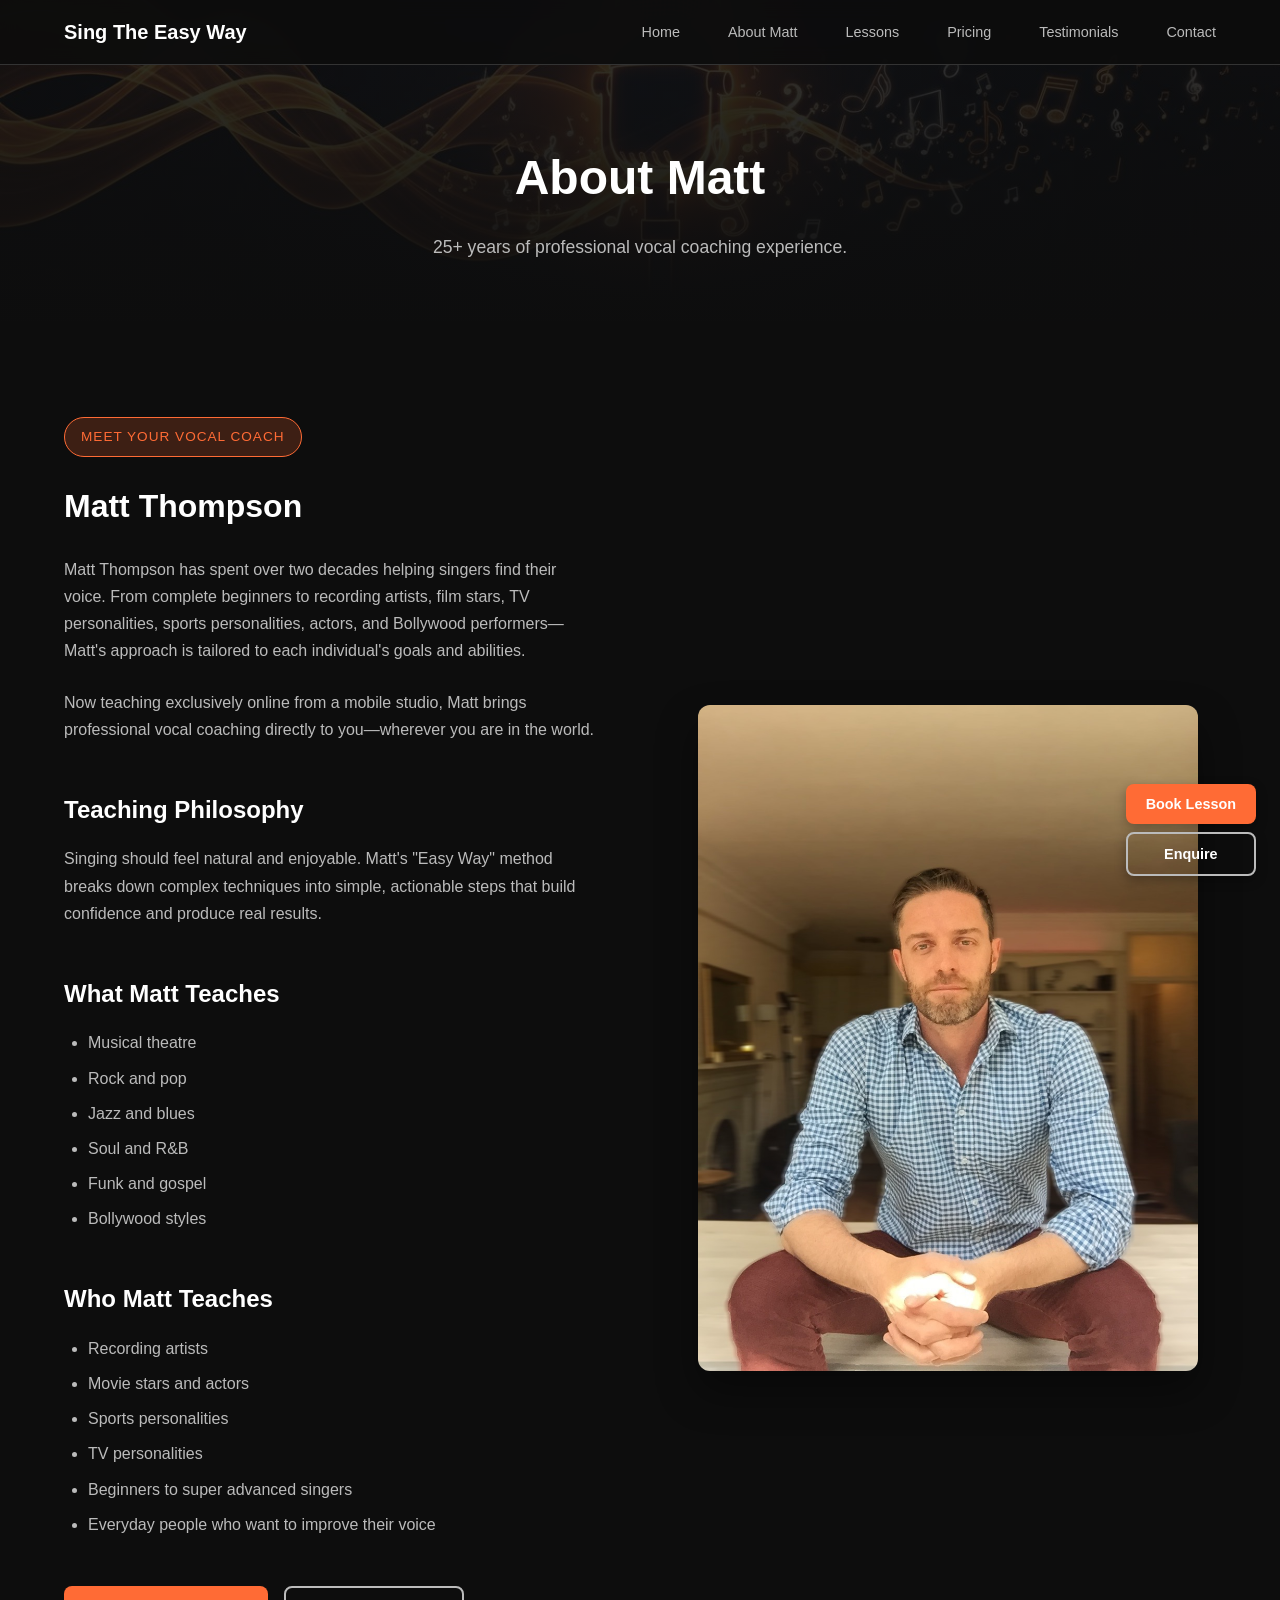
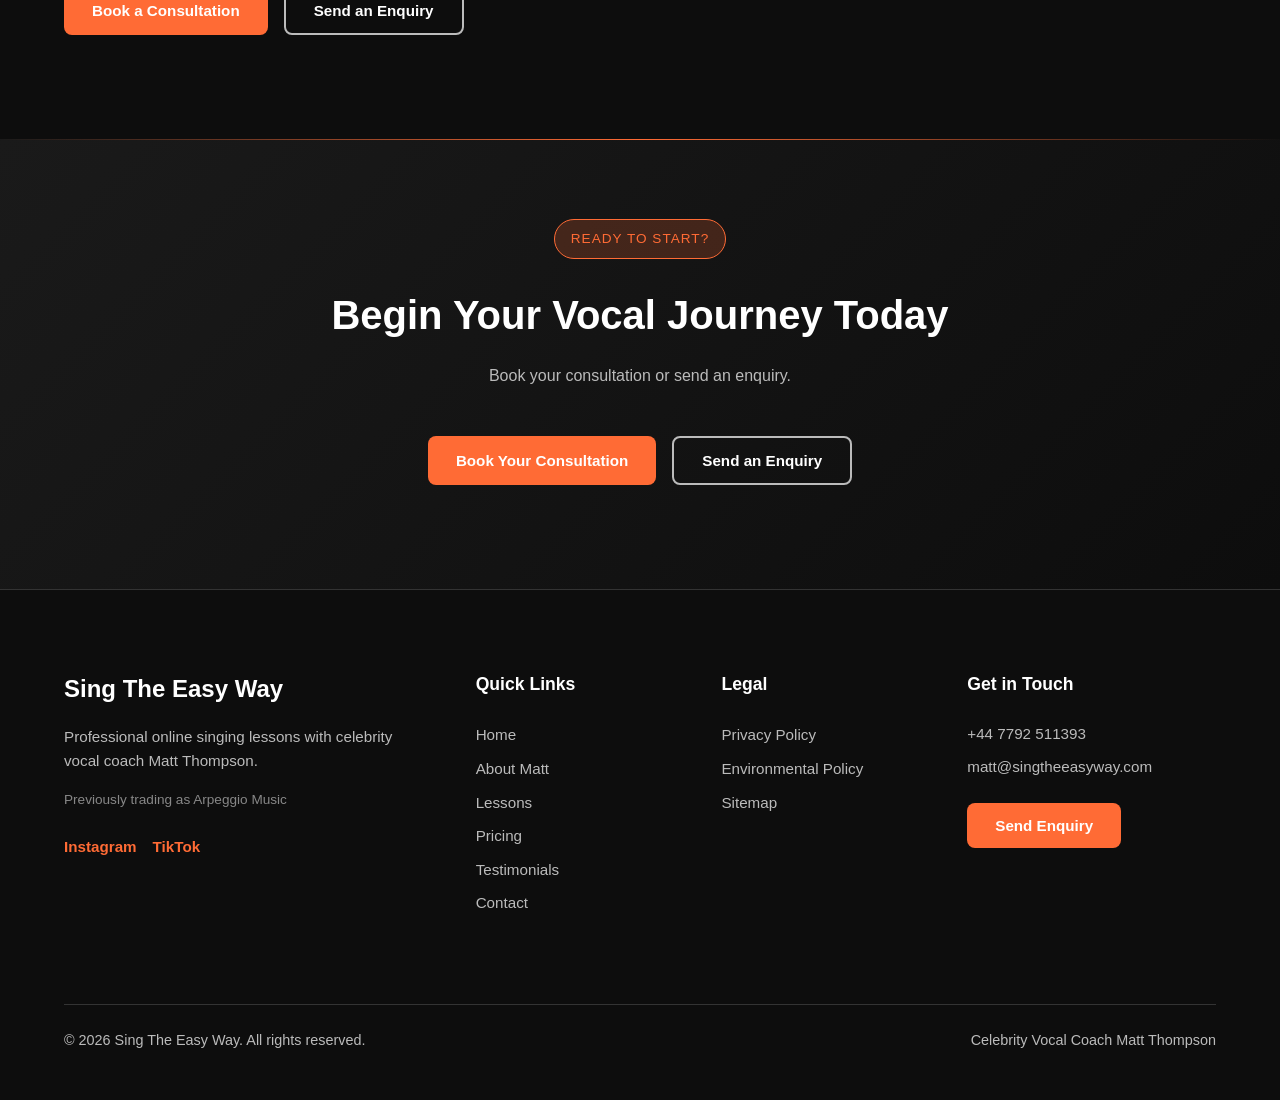
==== commit 208993ab: "Update about.html" ====
--- a/about.html
+++ b/about.html
@@ -96,7 +96,7 @@
             </div>
             
             <div class="about-image">
-                <img src="assets/images/matt-portrait.jpg" alt="Matt Thompson - Celebrity Vocal Coach Portrait">
+                <img src="assets/images/matt-portrait-online-singing-lessons.jpg" alt="Matt Thompson - Celebrity Vocal Coach Portrait">
             </div>
         </div>
     </div>
